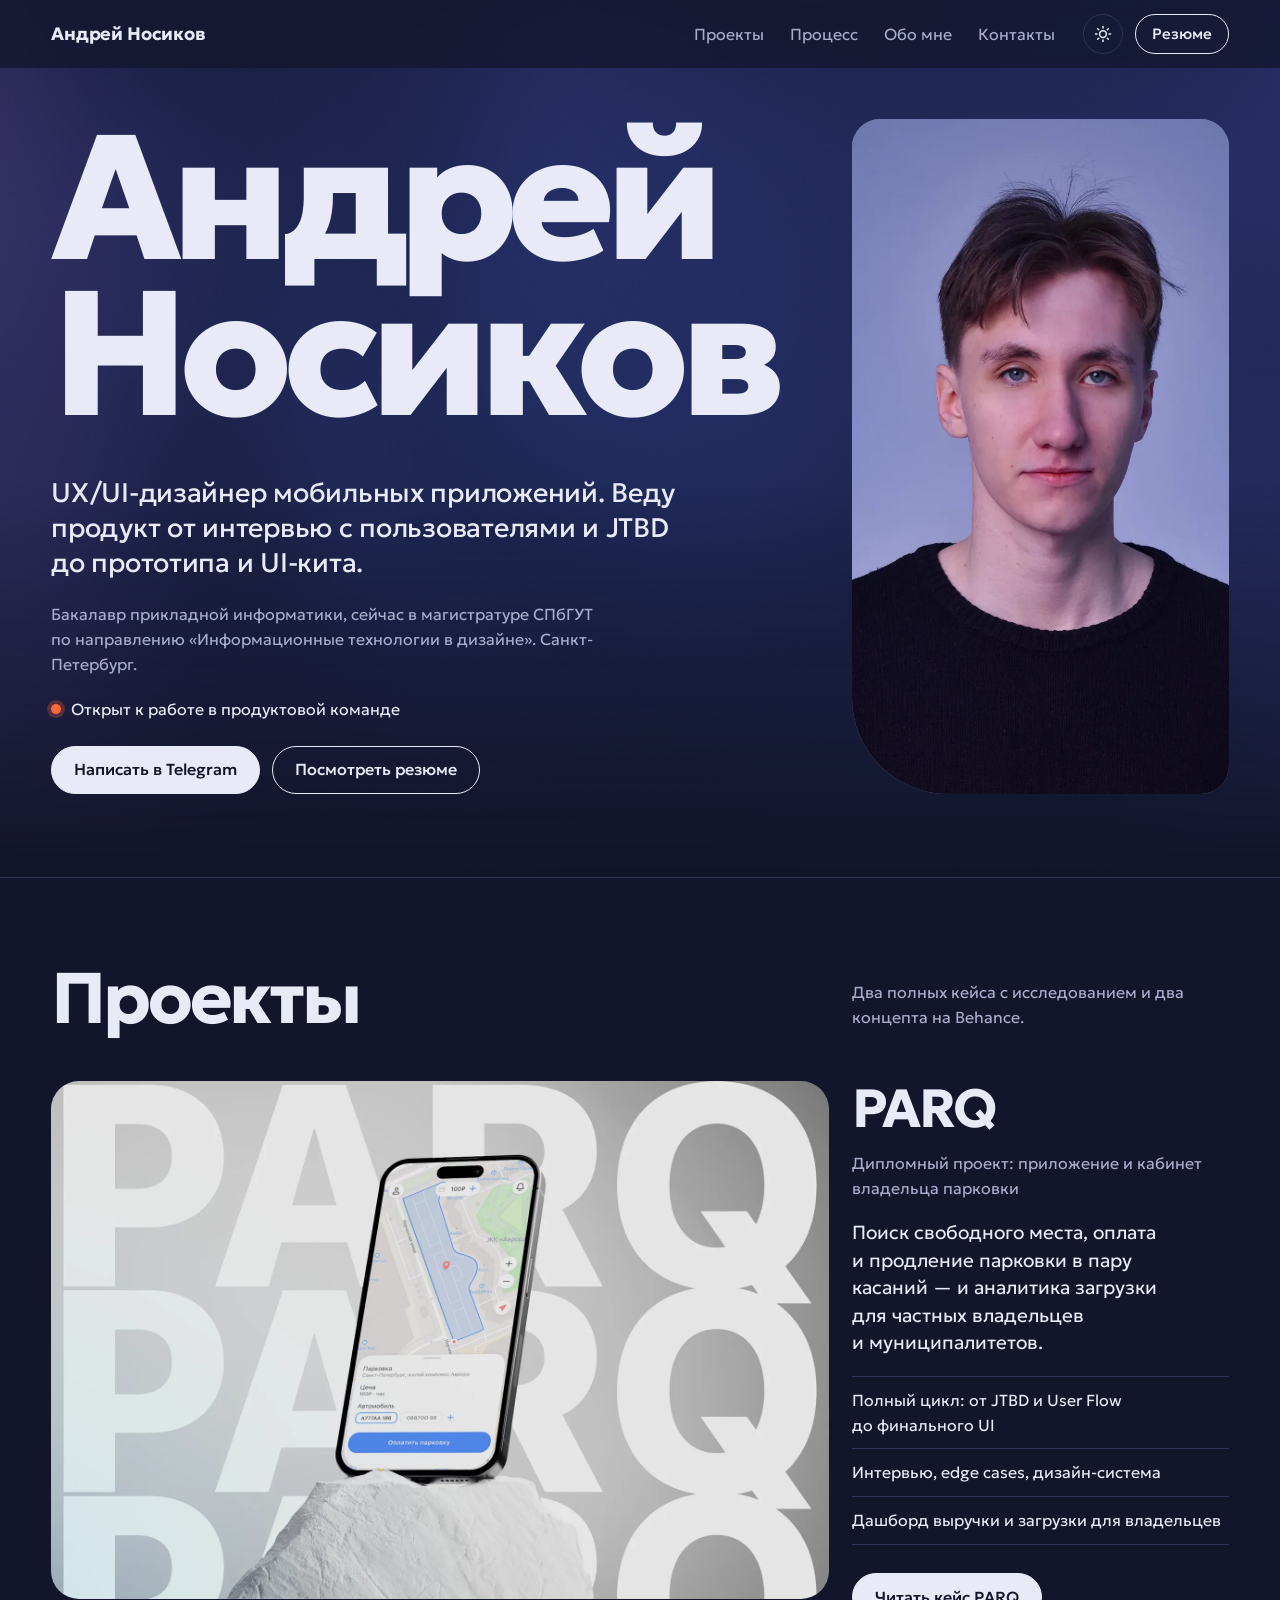
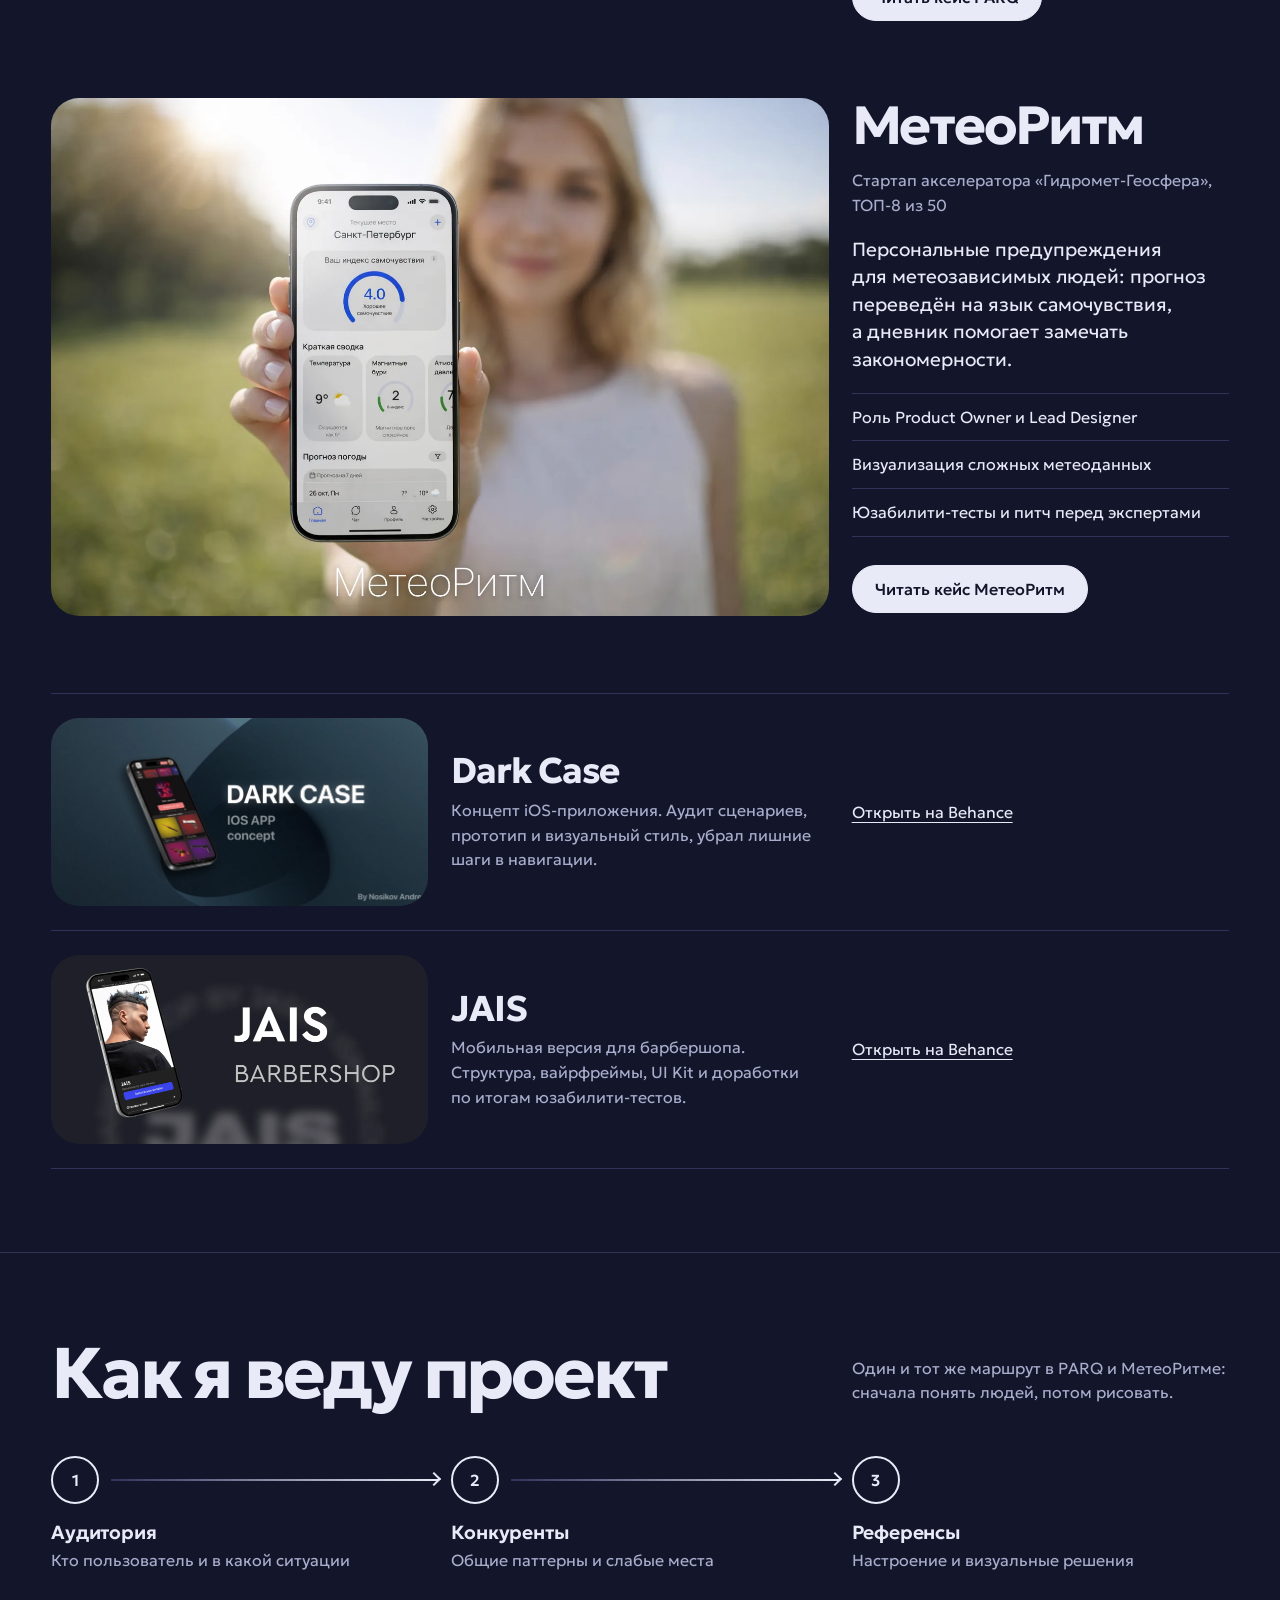
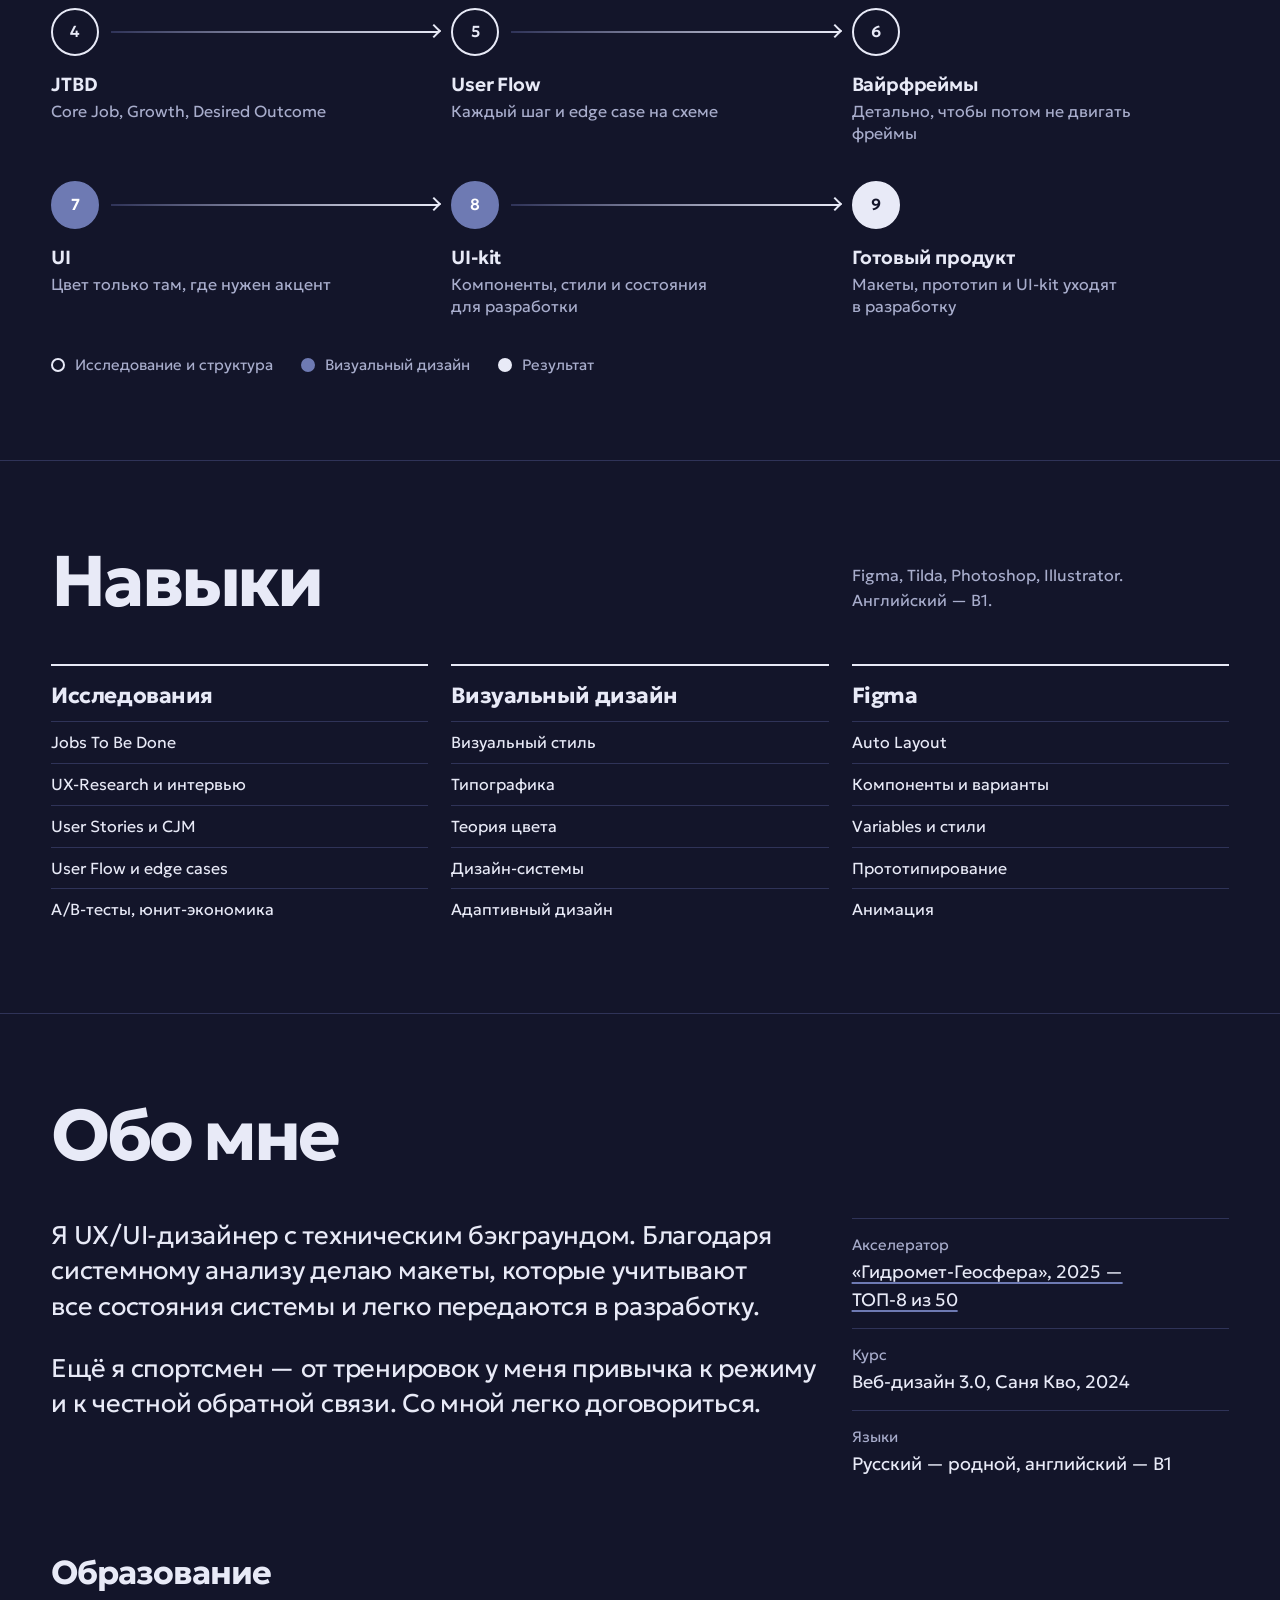
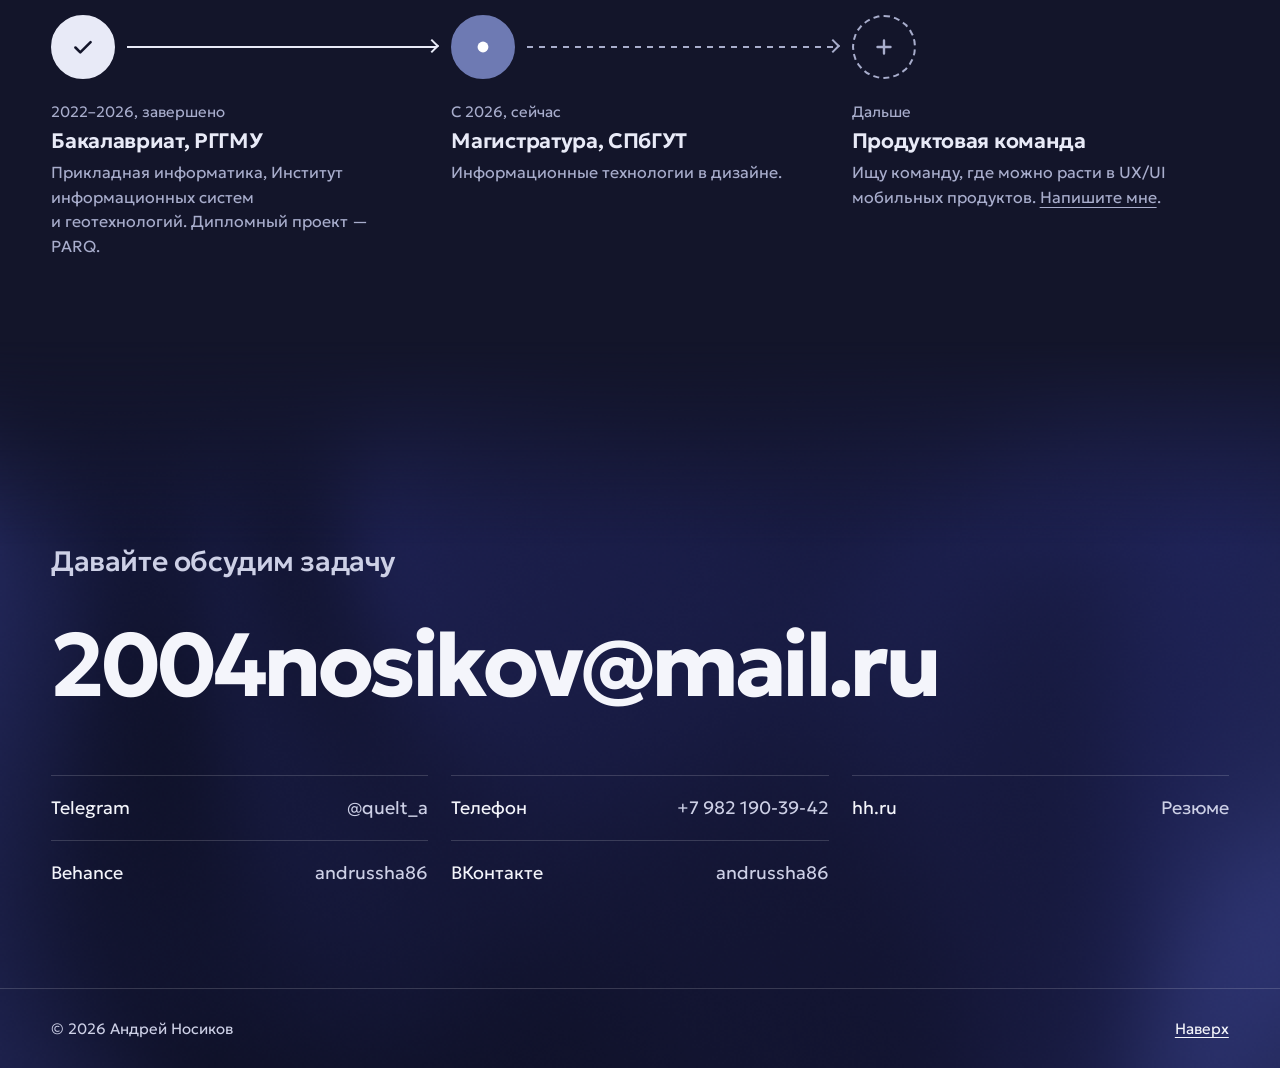
==== index.html @ 80706599 "Редизайн портфолио: главная, кейсы PARQ и МетеоРитм Тёмная тема по умолчанию со светлой по выбору, е" ====
<!doctype html>
<html lang="ru">
<head>
<meta charset="utf-8">
<script>try{document.documentElement.dataset.theme=localStorage.getItem("theme")||"dark"}catch(e){document.documentElement.dataset.theme="dark"}</script>
<meta name="viewport" content="width=device-width, initial-scale=1">
<title>Андрей Носиков</title>
<meta name="description" content="Андрей Носиков — UX/UI-дизайнер мобильных приложений. Кейсы PARQ, МетеоРитм, Dark Case, JAIS.">
<link rel="preconnect" href="https://fonts.googleapis.com">
<link rel="preconnect" href="https://fonts.gstatic.com" crossorigin>
<link href="https://fonts.googleapis.com/css2?family=Geologica:wght@300..800&display=swap" rel="stylesheet">
<link rel="stylesheet" href="style.css">
<script src="site.js" defer></script>
<script type="module" src="gradient.js"></script>
</head>
<body>
<a class="skip" href="#main">К содержанию</a>

<header class="top">
  <div class="wrap">
    <a class="mark" href="index.html">Андрей Носиков</a>
    <nav class="nav" aria-label="Разделы">
      <a href="#work">Проекты</a>
      <a href="#process">Процесс</a>
      <a href="#about">Обо мне</a>
      <a href="#contact">Контакты</a>
    </nav>
    <button class="theme-toggle" type="button" data-theme-toggle aria-label="Включить светлую тему">
      <svg class="i-sun" viewBox="0 0 24 24" fill="none" stroke="currentColor" stroke-width="2" stroke-linecap="round"><circle cx="12" cy="12" r="4.5"/><path d="M12 2v2M12 20v2M4.9 4.9l1.4 1.4M17.7 17.7l1.4 1.4M2 12h2M20 12h2M4.9 19.1l1.4-1.4M17.7 6.3l1.4-1.4"/></svg>
      <svg class="i-moon" viewBox="0 0 24 24" fill="none" stroke="currentColor" stroke-width="2" stroke-linecap="round" stroke-linejoin="round"><path d="M20 14.5A8 8 0 0 1 9.5 4a8 8 0 1 0 10.5 10.5z"/></svg>
    </button>
    <a class="btn btn--ghost" href="https://drive.google.com/file/d/1KW72V9AqKmUf5U7g_xADl_Whr7oIkT4C/view?usp=sharing" data-open="resume" aria-haspopup="dialog">Резюме</a>
  </div>
</header>

<main id="main">
  <section class="hero" aria-labelledby="name">
    <div class="sg sg--hero" data-gradient="hero" aria-hidden="true"></div>
    <div class="wrap grid">
      <h1 class="hero__name c-main" id="name"><span>Андрей</span><span>Носиков</span></h1>
      <div class="hero__photo c-side"><img src="img/portrait.webp" width="1100" height="1100" alt="Андрей Носиков, портрет"></div>
      <div class="hero__text c-main">
        <p class="hero__lede">UX/UI-дизайнер мобильных приложений. Веду продукт от интервью с пользователями и JTBD до прототипа и UI-кита.</p>
        <p class="hero__meta">Бакалавр прикладной информатики, сейчас в магистратуре СПбГУТ по направлению «Информационные технологии в дизайне». Санкт-Петербург.</p>
        <p class="status">Открыт к работе в продуктовой команде</p>
        <div class="actions">
          <a class="btn" href="https://t.me/quelt_a" target="_blank" rel="noopener">Написать в Telegram</a>
          <a class="btn btn--ghost" href="https://drive.google.com/file/d/1KW72V9AqKmUf5U7g_xADl_Whr7oIkT4C/view?usp=sharing" data-open="resume" aria-haspopup="dialog">Посмотреть резюме</a>
        </div>
      </div>
    </div>
  </section>

  <section class="section" id="work" aria-labelledby="work-t">
    <div class="wrap">
      <div class="section__head grid">
        <h2 class="section__title c-main" id="work-t">Проекты</h2>
        <p class="section__note c-side">Два полных кейса с исследованием и два концепта на Behance.</p>
      </div>

      <article class="case grid">
        <a class="case__media c-main" href="parq.html" tabindex="-1" aria-hidden="true"><img src="img/cover-parq.webp" width="1680" height="1120" alt="" loading="lazy"></a>
        <div class="case__body c-side">
          <h3 class="case__title">PARQ</h3>
          <p class="case__kind">Дипломный проект: приложение и кабинет владельца парковки</p>
          <p class="case__desc">Поиск свободного места, оплата и продление парковки в пару касаний — и аналитика загрузки для частных владельцев и муниципалитетов.</p>
          <ul class="did">
            <li>Полный цикл: от JTBD и User Flow до финального UI</li>
            <li>Интервью, edge cases, дизайн-система</li>
            <li>Дашборд выручки и загрузки для владельцев</li>
          </ul>
          <a class="btn" href="parq.html">Читать кейс PARQ</a>
        </div>
      </article>

      <article class="case grid">
        <a class="case__media c-main" href="meteoritm.html" tabindex="-1" aria-hidden="true"><img src="img/cover-meteo.webp" width="1536" height="1024" alt="" loading="lazy"></a>
        <div class="case__body c-side">
          <h3 class="case__title">МетеоРитм</h3>
          <p class="case__kind">Стартап акселератора «Гидромет-Геосфера», ТОП-8 из 50</p>
          <p class="case__desc">Персональные предупреждения для метеозависимых людей: прогноз переведён на язык самочувствия, а дневник помогает замечать закономерности.</p>
          <ul class="did">
            <li>Роль Product Owner и Lead Designer</li>
            <li>Визуализация сложных метеоданных</li>
            <li>Юзабилити-тесты и питч перед экспертами</li>
          </ul>
          <a class="btn" href="meteoritm.html">Читать кейс МетеоРитм</a>
        </div>
      </article>

      <div class="minor">
        <a class="minor__item grid" href="https://www.behance.net/gallery/228530009/Dark-case-(ios-app)" target="_blank" rel="noopener">
          <div class="case__media c-label"><img src="img/cover-darkcase.webp" width="1529" height="757" alt="" loading="lazy"></div>
          <div class="c-mid"><h3>Dark Case</h3><p>Концепт iOS-приложения. Аудит сценариев, прототип и визуальный стиль, убрал лишние шаги в навигации.</p></div>
          <span class="minor__go c-side">Открыть на Behance</span>
        </a>
        <a class="minor__item grid" href="https://www.behance.net/gallery/224512513/JAIS-BARBERSHOP" target="_blank" rel="noopener">
          <div class="case__media c-label"><img src="img/cover-jais.webp" width="1536" height="754" alt="" loading="lazy"></div>
          <div class="c-mid"><h3>JAIS</h3><p>Мобильная версия для барбершопа. Структура, вайрфреймы, UI Kit и доработки по итогам юзабилити-тестов.</p></div>
          <span class="minor__go c-side">Открыть на Behance</span>
        </a>
      </div>
    </div>
  </section>

  <section class="section" id="process" aria-labelledby="process-t">
    <div class="wrap">
      <div class="section__head grid">
        <h2 class="section__title c-main" id="process-t">Как я веду проект</h2>
        <p class="section__note c-side">Один и тот же маршрут в PARQ и МетеоРитме: сначала понять людей, потом рисовать.</p>
      </div>
      <ol class="flow thirds">
        <li><b>Аудитория</b><span>Кто пользователь и в какой ситуации</span></li>
        <li><b>Конкуренты</b><span>Общие паттерны и слабые места</span></li>
        <li><b>Референсы</b><span>Настроение и визуальные решения</span></li>
        <li><b>JTBD</b><span>Core Job, Growth, Desired Outcome</span></li>
        <li><b>User Flow</b><span>Каждый шаг и edge case на схеме</span></li>
        <li><b>Вайрфреймы</b><span>Детально, чтобы потом не двигать фреймы</span></li>
        <li class="v"><b>UI</b><span>Цвет только там, где нужен акцент</span></li>
        <li class="v"><b>UI-kit</b><span>Компоненты, стили и состояния для разработки</span></li>
        <li class="r"><b>Готовый продукт</b><span>Макеты, прототип и UI-kit уходят в разработку</span></li>
      </ol>
      <div class="legend" aria-hidden="true"><span><i></i>Исследование и структура</span><span><i class="ui"></i>Визуальный дизайн</span><span><i class="done"></i>Результат</span></div>
    </div>
  </section>

  <section class="section" aria-labelledby="skills-t">
    <div class="wrap">
      <div class="section__head grid">
        <h2 class="section__title c-main" id="skills-t">Навыки</h2>
        <p class="section__note c-side">Figma, Tilda, Photoshop, Illustrator. <span class="nowrap">Английский — B1.</span></p>
      </div>
      <div class="skills thirds">
        <section>
          <h3>Исследования</h3>
          <ul><li>Jobs To Be Done</li><li>UX-Research и интервью</li><li>User Stories и CJM</li><li>User Flow и edge cases</li><li>A/B-тесты, юнит-экономика</li></ul>
        </section>
        <section>
          <h3>Визуальный дизайн</h3>
          <ul><li>Визуальный стиль</li><li>Типографика</li><li>Теория цвета</li><li>Дизайн-системы</li><li>Адаптивный дизайн</li></ul>
        </section>
        <section>
          <h3>Figma</h3>
          <ul><li>Auto Layout</li><li>Компоненты и варианты</li><li>Variables и стили</li><li>Прототипирование</li><li>Анимация</li></ul>
        </section>
      </div>
    </div>
  </section>

  <section class="section" id="about" aria-labelledby="about-t">
    <div class="wrap">
      <div class="section__head grid"><h2 class="section__title c-main" id="about-t">Обо мне</h2></div>
      <div class="about grid">
        <div class="about__text c-main">
          <p>Я UX/UI-дизайнер с техническим бэкграундом. Благодаря системному анализу делаю макеты, которые учитывают все состояния системы и легко передаются в разработку.</p>
          <p>Ещё я спортсмен — от тренировок у меня привычка к режиму и к честной обратной связи. Со мной легко договориться.</p>
        </div>
        <dl class="facts c-side">
          <div><dt>Акселератор</dt><dd><button class="linkish" type="button" data-open="cert" aria-haspopup="dialog">«Гидромет-Геосфера», 2025 — ТОП-8 из 50</button></dd></div>
          <div><dt>Курс</dt><dd>Веб-дизайн 3.0, Саня Кво, 2024</dd></div>
          <div><dt>Языки</dt><dd>Русский — родной, <span class="nowrap">английский — B1</span></dd></div>
        </dl>
      </div>

      <h3 class="edu-title">Образование</h3>
      <ol class="edu thirds">
        <li class="is-done">
          <span class="edu__node" aria-hidden="true"><svg viewBox="0 0 24 24" fill="none" stroke="currentColor" stroke-width="2.4" stroke-linecap="round" stroke-linejoin="round"><path d="M5 12.5l4.5 4.5L19 7.5"/></svg></span>
          <span class="edu__when">2022–2026, завершено</span>
          <h4>Бакалавриат, РГГМУ</h4>
          <p>Прикладная информатика, Институт информационных систем и геотехнологий. Дипломный проект — PARQ.</p>
        </li>
        <li class="is-now">
          <span class="edu__node" aria-hidden="true"><svg viewBox="0 0 24 24" fill="currentColor"><circle cx="12" cy="12" r="5"/></svg></span>
          <span class="edu__when">С 2026, сейчас</span>
          <h4>Магистратура, СПбГУТ</h4>
          <p>Информационные технологии в дизайне.</p>
        </li>
        <li class="is-next">
          <span class="edu__node" aria-hidden="true"><svg viewBox="0 0 24 24" fill="none" stroke="currentColor" stroke-width="2.2" stroke-linecap="round"><path d="M12 6v12M6 12h12"/></svg></span>
          <span class="edu__when">Дальше</span>
          <h4>Продуктовая команда</h4>
          <p>Ищу команду, где можно расти в UX/UI мобильных продуктов. <a href="#contact">Напишите мне</a>.</p>
        </li>
      </ol>
    </div>
  </section>


</main>

<div class="night">
  <div class="sg sg--night" data-gradient="night" aria-hidden="true"></div>
  <section class="section contact" id="contact" aria-labelledby="contact-t">
    <div class="wrap">
      <div class="section__head grid"><h2 class="section__title c-main" id="contact-t">Давайте обсудим задачу</h2></div>
      <a class="contact__mail" href="mailto:2004nosikov@mail.ru">2004nosikov@mail.ru</a>
      <ul class="links thirds">
        <li><a href="https://t.me/quelt_a" target="_blank" rel="noopener">Telegram <span>@quelt_a</span></a></li>
        <li><a href="tel:+79821903942">Телефон <span>+7 982 190-39-42</span></a></li>
        <li><a href="https://spb.hh.ru/resume/1ca2acc7ff0b48c5d80039ed1f594c43616c6b" target="_blank" rel="noopener">hh.ru <span>Резюме</span></a></li>
        <li><a href="https://www.behance.net/andrussha86" target="_blank" rel="noopener">Behance <span>andrussha86</span></a></li>
        <li><a href="https://vk.com/andrussha86" target="_blank" rel="noopener">ВКонтакте <span>andrussha86</span></a></li>
      </ul>
    </div>
  </section>
  <footer class="foot">
  <div class="wrap"><span>© 2026 Андрей Носиков</span><a href="#main">Наверх</a></div>
</footer>
</div>

<!-- Резюме -->
<dialog class="modal" id="resume" aria-labelledby="resume-t">
  <div class="modal__bar">
    <h2 id="resume-t">Резюме</h2>
    <a class="btn btn--ghost" href="https://drive.google.com/file/d/1KW72V9AqKmUf5U7g_xADl_Whr7oIkT4C/view?usp=sharing" target="_blank" rel="noopener">Скачать PDF</a>
    <a class="btn btn--ghost" href="https://spb.hh.ru/resume/1ca2acc7ff0b48c5d80039ed1f594c43616c6b" target="_blank" rel="noopener">Открыть на hh.ru</a>
    <button class="close" type="button" data-close aria-label="Закрыть резюме"><svg viewBox="0 0 16 16" fill="none" stroke="currentColor" stroke-width="2" stroke-linecap="round"><path d="M3 3l10 10M13 3L3 13"/></svg></button>
  </div>
  <div class="modal__body">
    <div class="cv grid">
      <div class="cv__head c-full">
        <img src="img/portrait.webp" width="96" height="96" alt="">
        <div><h3>Носиков Андрей Алексеевич</h3><p>UX/UI Designer, Санкт-Петербург</p></div>
      </div>

      <aside class="cv__side c-label">
        <h4>Контакты</h4>
        <ul>
          <li><a href="mailto:2004nosikov@mail.ru">2004nosikov@mail.ru</a></li>
          <li><a href="tel:+79821903942">+7 982 190-39-42</a></li>
          <li><a href="https://t.me/quelt_a" target="_blank" rel="noopener">Telegram @quelt_a</a></li>
        </ul>
        <h4>Программы</h4>
        <ul class="chips"><li>Figma</li><li>Tilda</li><li>Photoshop</li><li>Illustrator</li></ul>
        <h4>Пользовательский опыт</h4>
        <ul class="chips"><li>CJM</li><li>User Story</li><li>Wireframing</li><li>Prototyping</li><li>A/B testing</li><li>JTBD</li><li>User Flow</li><li>UX-Research</li><li>Unit-economics</li><li>Edge Cases</li></ul>
        <h4>Интерфейсы</h4>
        <ul class="chips"><li>Auto Layout</li><li>Design Systems</li><li>Components</li><li>UI Kit</li><li>Styles</li><li>Variables</li><li>State Design</li></ul>
        <h4>Языки</h4>
        <ul><li>Русский — родной</li><li class="nowrap">Английский — B1</li></ul>
      </aside>

      <div class="c-body">
        <h4>Опыт</h4>
        <article class="job">
          <div class="job__head"><h5>HealthTech-стартап и инфраструктурные проекты</h5><span>июнь — декабрь 2025</span></div>
          <p>UX/UI Designer</p>

          <h6><a href="parq.html">PARQ</a> — поиск и оплата парковок (B2C/B2B)</h6>
          <p>Сервис на стыке финтеха и городской инфраструктуры. Дипломный проект по специальности «Прикладная информатика».</p>
          <ul>
            <li>Полный цикл: глубинные интервью, JTBD, User Stories для водителей и владельцев парковок.</li>
            <li>User Flow с edge cases — ошибки оплаты, переполненная парковка — без тупиковых путей.</li>
            <li>Интерфейс ML-прогноза занятости: пользователь выбирает парковку заранее.</li>
            <li>B2B-дашборд с визуализацией выручки и загрузки.</li>
            <li>UI Kit в Figma на Components, Auto Layout и стилях — точная передача в разработку.</li>
          </ul>

          <h6><a href="meteoritm.html">МетеоРитм</a> — прогноз погоды для метеозависимых</h6>
          <p>Продуктовая команда акселератора. Проект вошёл в ТОП-8 из 50 стартапов.</p>
          <ul>
            <li>Роль Product Owner и Lead Designer: бэклог, приоритеты, защита решений перед экспертами.</li>
            <li>Система мониторинга давления, УФ-индекса и магнитных бурь с персональными рекомендациями.</li>
            <li>Информационная архитектура для ежедневного использования, серия юзабилити-тестов.</li>
            <li>Учёл ограничения API метеослужб и фронтенд-разработки (HTML/CSS).</li>
          </ul>
        </article>

        <article class="job">
          <div class="job__head"><h5>Образование</h5></div>
          <h6>Магистратура, СПбГУТ — с 2026</h6>
          <p>Информационные технологии в дизайне</p>
          <h6>Бакалавриат, РГГМУ — 2022–2026</h6>
          <p>Прикладная информатика, Институт информационных систем и геотехнологий</p>
          <h6>Курс «Веб-дизайн 3.0», Саня Кво — 2024</h6>
        </article>
      </div>
    </div>
  </div>
</dialog>

<!-- Сертификат акселератора -->
<dialog class="modal modal--img" id="cert" aria-labelledby="cert-t">
  <div class="modal__bar">
    <h2 id="cert-t">Сертификат акселератора</h2>
    <button class="close" type="button" data-close aria-label="Закрыть сертификат"><svg viewBox="0 0 16 16" fill="none" stroke="currentColor" stroke-width="2" stroke-linecap="round"><path d="M3 3l10 10M13 3L3 13"/></svg></button>
  </div>
  <div class="modal__body">
    <img src="img/mr-cert.webp" width="1229" height="867" alt="Сертификат участника акселерационной программы «Гидромет-Геосфера» на имя Носикова Андрея Алексеевича" loading="lazy">
    <p>Команда ГМ-7 защитила проект <a href="meteoritm.html">МетеоРитм</a> и вошла в ТОП-8 из 50 стартапов.</p>
  </div>
</dialog>
</body>
</html>
---- style.css ----
/* ─── Tokens ───────────────────────────────────────────────
   Тёмная тема — основная. Светлая включается переключателем в шапке
   (data-theme="light" на <html>, выбор хранится в localStorage). */
:root {
  --paper: #13152a;      /* глубокий чернильно-синий */
  --surface: #1c1f3c;
  --ink: #e8eaf7;
  --muted: #a8adcc;
  --line: #2f3358;
  --dusk: #6e7ab3;       /* цвет фона портрета */
  --dusk-soft: #272b52;
  --signal: #ff6a3d;     /* только статус и фокус */

  /* нижняя зона (контакты, футер) — всегда тёмная */
  --night: #0b0d1d;
  --on-night: #f4f5fb;
  --on-night-muted: #cdd0e6;
  --night-line: rgb(255 255 255 / .16);

  --f: "Geologica", system-ui, sans-serif;
  --gutter: clamp(16px, 4vw, 56px);
  --gap: clamp(16px, 1.8vw, 24px);
  --max: 1360px;
  --content: calc(min(100vw, var(--max)) - 2 * var(--gutter));
  --space: clamp(48px, 6.5vw, 96px);   /* вертикальный ритм между блоками */
  --header: 68px;
  --r-lg: 28px;
  --r-sm: 12px;
  color-scheme: dark;
}
:root[data-theme="light"] {
  --paper: #edeff6; --surface: #ffffff; --ink: #181b36; --muted: #555a7d;
  --line: #cfd3e6; --dusk-soft: #d9dcf0; color-scheme: light;
}

/* ─── Base ───────────────────────────────────────────────── */
*, *::before, *::after { box-sizing: border-box; }
html { scroll-behavior: smooth; -webkit-text-size-adjust: 100%; }
body {
  margin: 0; background: var(--paper); color: var(--ink);
  font-family: var(--f); font-weight: 350; font-size: 18px; line-height: 1.55;
  overflow-x: hidden;
}
img { display: block; max-width: 100%; height: auto; }
a { color: inherit; text-decoration-thickness: 1px; text-underline-offset: .22em; }
a:hover { text-decoration-color: var(--signal); }
:focus-visible { outline: 3px solid var(--signal); outline-offset: 3px; border-radius: 6px; }
h1, h2, h3 { margin: 0; font-weight: 700; line-height: 1.05; letter-spacing: -0.025em; }
p { margin: 0 0 1em; max-width: 62ch; }
.wrap { width: 100%; max-width: var(--max); margin-inline: auto; padding-inline: var(--gutter); }
.skip { position: absolute; left: -999px; top: 8px; background: var(--ink); color: var(--paper); padding: 8px 14px; border-radius: 8px; z-index: 20; }
.skip:focus { left: 8px; }

/* ─── Единая сетка ───────────────────────────────────────────
   12 колонок, одни и те же вертикали везде: 1 · 5 · 9 · 13.
   main = 1/9 (8 кол.), side = 9/13 (4 кол.), label = 1/5, body = 5/13. */
.grid { display: grid; grid-template-columns: repeat(12, minmax(0, 1fr)); column-gap: var(--gap); }
.c-main  { grid-column: 1 / 9; }
.c-side  { grid-column: 9 / -1; }
.c-label { grid-column: 1 / 5; }
.c-body  { grid-column: 5 / -1; }
.c-mid   { grid-column: 5 / 9; }
.c-full  { grid-column: 1 / -1; }
.thirds { display: grid; grid-template-columns: repeat(3, minmax(0, 1fr)); column-gap: var(--gap); }

/* ─── Header ─────────────────────────────────────────────── */
.top {
  position: sticky; top: 0; z-index: 10;
  background: color-mix(in srgb, var(--paper) 72%, transparent);
  backdrop-filter: blur(12px); -webkit-backdrop-filter: blur(12px);
}
.top .wrap { display: flex; align-items: center; gap: 28px; height: var(--header); }
.mark { font-weight: 700; text-decoration: none; letter-spacing: -0.01em; margin-right: auto; white-space: nowrap; }
.nav { display: flex; gap: 26px; font-size: 16px; }
.nav a { text-decoration: none; color: var(--muted); }
.nav a:hover { color: var(--ink); }
.btn {
  display: inline-flex; align-items: center; justify-content: center; gap: 10px; min-height: 48px; padding: 0 22px;
  border-radius: 999px; font: inherit; font-size: 16px; font-weight: 500; text-decoration: none; cursor: pointer;
  background: var(--ink); color: var(--paper); border: 1.5px solid var(--ink); white-space: nowrap;
}
.btn:hover { background: var(--dusk); border-color: var(--dusk); color: #fff; }
.btn--ghost { background: transparent; color: var(--ink); }
.btn--ghost:hover { background: var(--ink); border-color: var(--ink); color: var(--paper); }
.top .btn { min-height: 40px; padding: 0 16px; font-size: 15px; }
.theme-toggle {
  width: 40px; height: 40px; flex: none; border-radius: 50%; display: grid; place-items: center; cursor: pointer;
  background: transparent; color: var(--ink); border: 1.5px solid var(--line); margin-right: -16px;
}
.theme-toggle:hover { border-color: var(--ink); }
.theme-toggle svg { width: 18px; height: 18px; }
.theme-toggle .i-moon { display: none; }
:root[data-theme="light"] .theme-toggle .i-sun { display: none; }
:root[data-theme="light"] .theme-toggle .i-moon { display: block; }

/* ─── Hero: имя слева, портрет справа, без наложения ─────── */
.hero { padding-block: calc(var(--header) + clamp(24px, 4vw, 56px)) var(--space); }
.hero .grid { --ns: min(200px, calc(var(--content) * .64 / 4.25)); row-gap: clamp(28px, 3.5vw, 48px); }
.hero__name {
  grid-row: 1; font-size: var(--ns); font-weight: 800; line-height: .88; letter-spacing: -0.055em;
}
.hero__name span { display: block; }
.hero__text { grid-row: 2; align-self: end; }
.hero__photo {
  grid-row: 1 / span 2; position: relative; overflow: hidden; min-height: 520px;
  background: #6873a9; border-radius: var(--r-lg) var(--r-lg) var(--r-lg) 96px;
}
.hero__photo img { position: absolute; inset: 0; width: 100%; height: 100%; object-fit: cover; object-position: 50% 30%; }
.hero__lede { font-size: clamp(22px, 2.1vw, 30px); line-height: 1.3; font-weight: 400; letter-spacing: -0.01em; max-width: 24em; margin-bottom: .8em; }
.hero__meta { color: var(--muted); font-size: 16px; max-width: 52ch; }
.status { display: inline-flex; align-items: baseline; gap: 10px; font-size: 16px; margin: 4px 0 24px; }
.status::before { content: ""; width: 10px; height: 10px; border-radius: 50%; flex: none; transform: translateY(-1px); background: var(--signal); box-shadow: 0 0 0 4px color-mix(in srgb, var(--signal) 25%, transparent); }
.actions { display: flex; flex-wrap: wrap; gap: 12px; }

@media (prefers-reduced-motion: no-preference) {
  .hero__name span { animation: rise .9s cubic-bezier(.2,.7,.1,1) both; }
  .hero__name span + span { animation-delay: .08s; }
  .hero__photo { animation: wipe 1.1s cubic-bezier(.7,0,.2,1) .15s both; }
  @keyframes rise { from { transform: translateY(40%); opacity: 0; } }
  @keyframes wipe { from { clip-path: inset(100% 0 0 0); } to { clip-path: inset(0); } }
}

/* ─── Ночная зона: контакты + футер на одном градиенте ─────
   Верх зоны растворяется из фона страницы, поэтому переход
   от светлого блока к тёмному идёт плавно, без жёсткой границы. */
.night { --fade: clamp(140px, 16vw, 260px); position: relative; isolation: isolate; overflow: hidden; padding-top: var(--fade); color: var(--on-night); }
.sg {
  position: absolute; inset: 0; z-index: -1; overflow: hidden;
  background:
    radial-gradient(60% 50% at 85% 35%, #2b3170 0%, transparent 70%),
    radial-gradient(50% 50% at 5% 90%, #1d2250 0%, transparent 70%),
    var(--night);
  -webkit-mask-image: linear-gradient(to bottom, transparent 0, #000 var(--fade));
          mask-image: linear-gradient(to bottom, transparent 0, #000 var(--fade));
}
.sg canvas { position: absolute; inset: 0; width: 100%; height: 100%; display: block; }
.sg canvas { opacity: 0; transition: opacity 1.2s ease; }
.sg.is-live canvas { opacity: 1; }

/* Hero: тот же чистый градиент, но тихий; сверху заходит под шапку, снизу растворяется в фоне */
.hero { position: relative; isolation: isolate; margin-top: calc(-1 * var(--header)); }
.sg--hero {
  background:
    radial-gradient(55% 60% at 80% 25%, #2c3372 0%, transparent 70%),
    radial-gradient(45% 50% at 10% 70%, #2a2552 0%, transparent 70%),
    var(--paper);
  -webkit-mask-image: linear-gradient(to bottom, #000 55%, transparent 100%);
          mask-image: linear-gradient(to bottom, #000 55%, transparent 100%);
}
:root[data-theme="light"] .sg--hero {
  background:
    radial-gradient(55% 60% at 80% 25%, #c7cdf2 0%, transparent 70%),
    radial-gradient(45% 50% at 10% 75%, #ffd8c9 0%, transparent 70%),
    var(--paper);
}

/* ─── Sections ───────────────────────────────────────────── */
.section { padding-block: var(--space); border-top: 1px solid var(--line); }
.section__head { align-items: end; row-gap: 12px; margin-bottom: clamp(28px, 3.5vw, 48px); }
.section__title { font-size: clamp(40px, 5.6vw, 84px); letter-spacing: -0.045em; }
.section__note { color: var(--muted); font-size: 16px; margin: 0; padding-bottom: .4em; }

/* ─── Projects ───────────────────────────────────────────── */
.case { row-gap: 24px; align-items: start; }
.case + .case { margin-top: clamp(48px, 6vw, 80px); }
.case__media { border-radius: var(--r-lg); overflow: hidden; background: var(--dusk-soft); display: block; }
.case__media img { width: 100%; aspect-ratio: 3 / 2; object-fit: cover; transition: transform .6s cubic-bezier(.2,.7,.1,1); }
.case__media:hover img { transform: scale(1.025); }
.case__title { font-size: clamp(36px, 4.2vw, 60px); letter-spacing: -0.04em; margin-bottom: 14px; }
.case__kind { color: var(--muted); font-size: 16px; margin-bottom: 18px; }
.case__desc { font-size: 19px; line-height: 1.45; }
.did { list-style: none; padding: 0; margin: 0 0 28px; border-top: 1px solid var(--line); font-size: 16px; }
.did li { padding: 11px 0; border-bottom: 1px solid var(--line); }

/* второстепенные проекты — строки на той же сетке */
.minor { margin-top: clamp(48px, 6vw, 80px); border-top: 1px solid var(--line); }
.minor__item { align-items: center; row-gap: 16px; padding-block: 24px; border-bottom: 1px solid var(--line); text-decoration: none; }
.minor__item .case__media img { aspect-ratio: 2 / 1; }
.minor__item h3 { font-size: clamp(28px, 2.8vw, 40px); letter-spacing: -0.035em; margin-bottom: 8px; }
.minor__item p { color: var(--muted); font-size: 16px; margin: 0; }
.minor__go { justify-self: start; font-size: 16px; text-decoration: underline; text-underline-offset: .22em; }
.minor__item:hover .minor__go { text-decoration-color: var(--signal); }
.minor__item:hover h3 { color: var(--dusk); }

/* ─── Process: 8 шагов змейкой по трём колонкам ─────────── */
.flow { list-style: none; margin: 0; padding: 0; counter-reset: step; row-gap: 36px; }
.flow li { counter-increment: step; position: relative; font-size: 16px; line-height: 1.35; padding-right: 12%; }
.flow li::before {
  content: counter(step); display: grid; place-items: center; width: 48px; height: 48px; border-radius: 50%;
  background: var(--paper); border: 2px solid var(--ink); font-weight: 600; margin-bottom: 16px; position: relative; z-index: 1;
}
/* стрелка к следующему шагу в ряду */
.flow li:not(:nth-child(3n)):not(:last-child)::after {
  content: ""; position: absolute; top: 23px; left: 60px; right: calc(-1 * var(--gap) + 12px); height: 2px;
  background: linear-gradient(90deg, var(--line), var(--ink));
}
.flow li:not(:nth-child(3n)):not(:last-child) b::after {
  content: ""; position: absolute; top: 18px; right: calc(-1 * var(--gap) + 12px);
  border: solid var(--ink); border-width: 0 2px 2px 0; width: 10px; height: 10px; transform: rotate(-45deg);
}
.flow li.v::before { background: var(--dusk); border-color: var(--dusk); color: #fff; }
.flow b { display: block; font-weight: 600; font-size: 19px; margin-bottom: 4px; letter-spacing: -0.01em; }
.flow span { color: var(--muted); }
.legend { display: flex; flex-wrap: wrap; gap: 10px 28px; margin-top: 36px; font-size: 15px; color: var(--muted); }
.legend i { display: inline-block; width: 14px; height: 14px; border-radius: 50%; vertical-align: -2px; margin-right: 10px; border: 2px solid var(--ink); }
.legend i.ui { background: var(--dusk); border-color: var(--dusk); }
.legend i.done { background: var(--ink); }
.flow li.r::before { background: var(--ink); color: var(--paper); }
.nowrap { white-space: nowrap; }

/* ─── Skills ─────────────────────────────────────────────── */
.skills section { border-top: 2px solid var(--ink); padding-top: 18px; }
.skills h3 { font-size: 22px; letter-spacing: -0.02em; margin-bottom: 14px; }
.skills ul { list-style: none; padding: 0; margin: 0; }
.skills li { padding: 8px 0; border-top: 1px solid var(--line); font-size: 16px; }

/* ─── About ──────────────────────────────────────────────── */
.about { row-gap: 32px; }
.about__text { font-size: clamp(22px, 2vw, 28px); line-height: 1.4; letter-spacing: -0.01em; }
.about__text p { max-width: 30em; }
.facts { margin: 0; }
.facts div { padding: 14px 0; border-top: 1px solid var(--line); }
.facts dt { color: var(--muted); font-size: 15px; }
.facts dd { margin: 2px 0 0; font-size: 18px; }
.linkish {
  font: inherit; color: inherit; background: none; border: 0; padding: 0; cursor: pointer; text-align: left;
  text-decoration: underline; text-decoration-color: var(--dusk); text-decoration-thickness: 2px; text-underline-offset: .22em;
}
.linkish:hover { text-decoration-color: var(--signal); }

/* Образование: узлы со стрелками */
.edu-title { font-size: clamp(26px, 2.6vw, 36px); letter-spacing: -0.03em; margin: clamp(40px, 5vw, 64px) 0 24px; }
.edu { list-style: none; margin: 0; padding: 0; }
.edu li { position: relative; padding-right: 10%; }
.edu__node {
  display: grid; place-items: center; width: 64px; height: 64px; border-radius: 50%;
  border: 2px solid var(--ink); background: var(--paper); margin-bottom: 18px; position: relative; z-index: 1;
}
.edu__node svg { width: 26px; height: 26px; }
.edu li.is-done .edu__node { background: var(--ink); color: var(--paper); }
.edu li.is-now .edu__node { background: var(--dusk); border-color: var(--dusk); color: #fff; }
.edu li.is-next .edu__node { border-style: dashed; color: var(--muted); border-color: var(--muted); }
.edu li:not(:last-child)::after {
  content: ""; position: absolute; top: 31px; left: 76px; right: calc(-1 * var(--gap) + 14px); height: 2px; background: var(--ink);
}
.edu li:not(:last-child)::before {
  content: ""; position: absolute; top: 26px; right: calc(-1 * var(--gap) + 14px); width: 10px; height: 10px;
  border: solid var(--ink); border-width: 0 2px 2px 0; transform: rotate(-45deg);
}
.edu li.is-now::after, .edu li.is-now::before { border-color: var(--muted); }
.edu li.is-now::after { background: repeating-linear-gradient(90deg, var(--muted) 0 6px, transparent 6px 12px); }
.edu__when { color: var(--muted); font-size: 15px; }
.edu h4 { margin: 4px 0 6px; font-size: 21px; font-weight: 600; letter-spacing: -0.015em; line-height: 1.2; }
.edu p { font-size: 16px; margin: 0; color: var(--muted); }

/* ─── Contacts & footer (всегда тёмные, высокий контраст) ── */
.contact { color: var(--on-night); border-top: 0; padding-top: 0; }
.contact .section__title { color: var(--on-night-muted); font-size: clamp(22px, 2.2vw, 30px); font-weight: 500; letter-spacing: -0.015em; }
.contact__mail {
  display: inline-block; font-size: clamp(32px, 7vw, 104px); font-weight: 700; letter-spacing: -0.05em; line-height: 1;
  text-decoration: none; word-break: break-all; margin-bottom: clamp(32px, 5vw, 64px);
  background: linear-gradient(currentColor, currentColor) 0 100% / 0 3px no-repeat; transition: background-size .4s;
}
.contact__mail:hover { background-size: 100% 3px; }
.links { list-style: none; padding: 0; margin: 0; }
.links li { border-top: 1px solid var(--night-line); }
.links a { display: flex; justify-content: space-between; gap: 12px; padding: 18px 0; text-decoration: none; font-size: 18px; color: var(--on-night); }
.links a span { color: var(--on-night-muted); }
.links a:hover span { color: var(--on-night); }
.foot { color: var(--on-night-muted); font-size: 15px; }
.foot .wrap { display: flex; justify-content: space-between; gap: 16px; padding-block: 28px; border-top: 1px solid var(--night-line); }
.foot a { color: var(--on-night); }

/* ─── Case study page ────────────────────────────────────── */
.cs-hero { padding-block: clamp(28px, 4vw, 56px) clamp(36px, 4.5vw, 56px); }
.back { display: inline-block; color: var(--muted); font-size: 16px; margin-bottom: clamp(20px, 3vw, 40px); }
.cs-title { font-size: min(clamp(72px, 16vw, 240px), calc(var(--content) / var(--em, 3))); font-weight: 800; letter-spacing: -0.06em; line-height: .85; margin-bottom: clamp(24px, 3.5vw, 44px); }
.cs-intro { row-gap: 28px; }
.cs-intro__lede { font-size: clamp(22px, 2.1vw, 30px); line-height: 1.3; letter-spacing: -0.01em; font-weight: 400; }
.cs-intro .facts div { padding: 12px 0; }
.cs-intro .facts dt { font-size: 14px; }
.cs-intro .facts dd { font-size: 17px; }
.cover { border-radius: var(--r-lg); overflow: hidden; margin: 0; }
.cover img { width: 100%; }

.cs-block { padding-block: var(--space); border-top: 1px solid var(--line); }
.cs-cols { row-gap: 20px; }
.cs-cols > h2 { font-size: clamp(30px, 3.2vw, 46px); letter-spacing: -0.035em; }
.cs-text p { font-size: 19px; }
.pair { display: grid; grid-template-columns: 1fr 1fr; column-gap: var(--gap); row-gap: 24px; }
.pair h3 { font-size: 24px; margin-bottom: 12px; letter-spacing: -0.02em; }
.pair p { font-size: 17px; }
.fig { margin: clamp(28px, 3.5vw, 48px) 0 0; }
.fig img { border-radius: var(--r-sm); background: var(--surface); width: 100%; }
.fig figcaption { color: var(--muted); font-size: 15px; margin-top: 12px; }
.fig--dark img { background: #000; }

/* Лента экранов: левый край совпадает с сеткой */
.screens {
  display: flex; gap: var(--gap); overflow-x: auto; scroll-snap-type: x mandatory; overscroll-behavior-x: contain;
  padding: 8px max(var(--gutter), calc((100vw - var(--max)) / 2 + var(--gutter))) 20px;
  scroll-padding-inline: max(var(--gutter), calc((100vw - var(--max)) / 2 + var(--gutter)));
  margin: clamp(28px, 3.5vw, 48px) 0 0;
  scrollbar-width: thin; scrollbar-color: var(--dusk) transparent;
}
.screens figure { flex: 0 0 auto; width: clamp(200px, 21vw, 280px); margin: 0; scroll-snap-align: start; }
.screens img { width: 100%; }
.screens figcaption { color: var(--muted); font-size: 14px; margin-top: 10px; }
.stage { background: var(--dusk-soft); border-radius: var(--r-lg); margin-top: clamp(28px, 3.5vw, 48px); padding-block: 32px 12px; }
.stage .screens { margin: 0; padding-inline: 32px; scroll-padding-inline: 32px; }
.sub { font-size: clamp(24px, 2.4vw, 34px); letter-spacing: -0.03em; margin: clamp(40px, 5vw, 64px) 0 0; }
.hint { color: var(--muted); font-size: 15px; margin: 10px 0 0; }

.next { display: block; text-decoration: none; padding-block: var(--space); border-top: 1px solid var(--line); }
.next small { display: block; color: var(--muted); font-size: 16px; margin-bottom: 8px; }
.next strong { font-size: clamp(56px, 11vw, 168px); font-weight: 800; letter-spacing: -0.055em; line-height: .9; }
.next:hover strong { color: var(--dusk); }

/* ─── Модальные окна ─────────────────────────────────────── */
.modal {
  width: min(1040px, calc(100vw - 2 * var(--gutter))); max-height: calc(100dvh - 48px);
  padding: 0; border: 0; border-radius: var(--r-lg); background: var(--paper); color: var(--ink);
  overflow: auto; overscroll-behavior: contain;
}
.modal::backdrop { background: rgb(12 14 32 / .62); backdrop-filter: blur(4px); }
.modal__bar {
  position: sticky; top: 0; z-index: 2; display: flex; align-items: center; gap: 12px; flex-wrap: wrap;
  padding: 16px clamp(20px, 3vw, 40px); background: color-mix(in srgb, var(--paper) 92%, transparent);
  backdrop-filter: blur(8px); border-bottom: 1px solid var(--line);
}
.modal__bar h2 { font-size: 20px; margin-right: auto; letter-spacing: -0.015em; }
.modal__bar .btn { min-height: 40px; padding: 0 16px; font-size: 15px; }
.close { width: 40px; height: 40px; border-radius: 50%; border: 1.5px solid var(--ink); background: transparent; color: var(--ink); cursor: pointer; display: grid; place-items: center; }
.close:hover { background: var(--ink); color: var(--paper); }
.close svg { width: 16px; height: 16px; }
.modal__body { padding: clamp(24px, 3vw, 40px); }
.modal--img { width: min(920px, calc(100vw - 2 * var(--gutter))); }
.modal--img img { width: 100%; border-radius: var(--r-sm); }
.modal--img p { color: var(--muted); font-size: 16px; margin: 16px 0 0; }
@media (prefers-reduced-motion: no-preference) {
  .modal[open] { animation: pop .28s cubic-bezier(.2,.7,.1,1); }
  @keyframes pop { from { opacity: 0; transform: translateY(16px) scale(.98); } }
}

/* Резюме */
.cv { row-gap: 32px; }
.cv__head { display: flex; gap: 20px; align-items: center; }
.cv__head img { width: 96px; height: 96px; border-radius: 22px 22px 22px 40px; object-fit: cover; background: #6873a9; }
.cv__head h3 { font-size: clamp(26px, 3vw, 36px); letter-spacing: -0.035em; }
.cv__head p { margin: 6px 0 0; color: var(--muted); font-size: 16px; }
.cv h4 { font-size: 15px; font-weight: 600; color: var(--muted); margin: 0 0 10px; letter-spacing: 0; }
.cv__side > * + h4 { margin-top: 28px; }
.cv__side ul { list-style: none; margin: 0; padding: 0; font-size: 16px; }
.cv__side li { padding: 6px 0; border-top: 1px solid var(--line); }
.chips { display: flex; flex-wrap: wrap; gap: 6px; }
.chips li { border: 1px solid var(--line) !important; border-radius: 999px; padding: 4px 12px !important; font-size: 14px; }
.job { padding-top: 16px; border-top: 2px solid var(--ink); }
.job + .job { margin-top: 32px; }
.job__head { display: flex; justify-content: space-between; gap: 16px; flex-wrap: wrap; align-items: baseline; }
.job__head h5 { margin: 0; font-size: 21px; font-weight: 600; letter-spacing: -0.015em; }
.job__head span { color: var(--muted); font-size: 15px; }
.job h6 { margin: 20px 0 6px; font-size: 17px; font-weight: 600; }
.job h6 a { font-weight: 600; }
.job > p { font-size: 16px; color: var(--muted); margin-bottom: 8px; }
.job ul { margin: 0; padding-left: 1.1em; font-size: 16px; }
.job li { margin: 6px 0; }
.job li::marker { color: var(--dusk); }

/* ─── Responsive ─────────────────────────────────────────── */
@media (max-width: 1080px) {
  .hero .grid { --ns: min(200px, calc(var(--content) * .6 / 4.25)); }
}
@media (max-width: 860px) {
  .nav { display: none; }
  .grid > [class*="c-"] { grid-column: 1 / -1; }
  .hero .grid { --ns: min(132px, calc(var(--content) / 4.25)); }
  .hero__name { grid-row: 1; }
  .hero__photo { grid-row: 2; min-height: 0; aspect-ratio: 4 / 5; max-height: 560px; border-radius: var(--r-lg) var(--r-lg) var(--r-lg) 72px; }
  .hero__text { grid-row: 3; }
  .thirds { grid-template-columns: 1fr 1fr; row-gap: 32px; }
  .flow li:nth-child(n)::after, .flow li:nth-child(n) b::after { display: none; }
  .edu { grid-template-columns: 1fr; row-gap: 0; }
  .edu li { padding: 0 0 32px 88px; min-height: 96px; }
  .edu__node { position: absolute; left: 0; top: 0; }
  .edu li:not(:last-child)::after { top: 72px; bottom: 8px; left: 31px; right: auto; width: 2px; height: auto; }
  .edu li:not(:last-child)::before { top: auto; bottom: 8px; left: 27px; right: auto; transform: rotate(45deg); }
  .edu li.is-now::after { background: repeating-linear-gradient(180deg, var(--muted) 0 6px, transparent 6px 12px); }
  .pair { grid-template-columns: 1fr; }
  .stage { border-radius: 0; margin-inline: calc(-1 * var(--gutter)); }
  .stage .screens { padding-inline: var(--gutter); scroll-padding-inline: var(--gutter); }
  .minor__item { padding-block: 28px; }
}
@media (max-width: 560px) {
  body { font-size: 17px; }
  .thirds { grid-template-columns: 1fr; }
  .skills, .links { row-gap: 0; }
  .skills section + section { margin-top: 28px; }
  .foot .wrap { flex-direction: column; }
  .cv__side { order: 2; }
  .modal__bar h2 { flex: 1 0 calc(100% - 64px); }
  .modal__bar .close { order: 1; }
  .modal__bar .btn { order: 2; flex: 1 1 0; padding: 0 12px; }
  .modal { max-height: calc(100dvh - 24px); }
}
@media (prefers-reduced-motion: reduce) {
  html { scroll-behavior: auto; }
  *, *::before, *::after { transition: none !important; animation: none !important; }
}
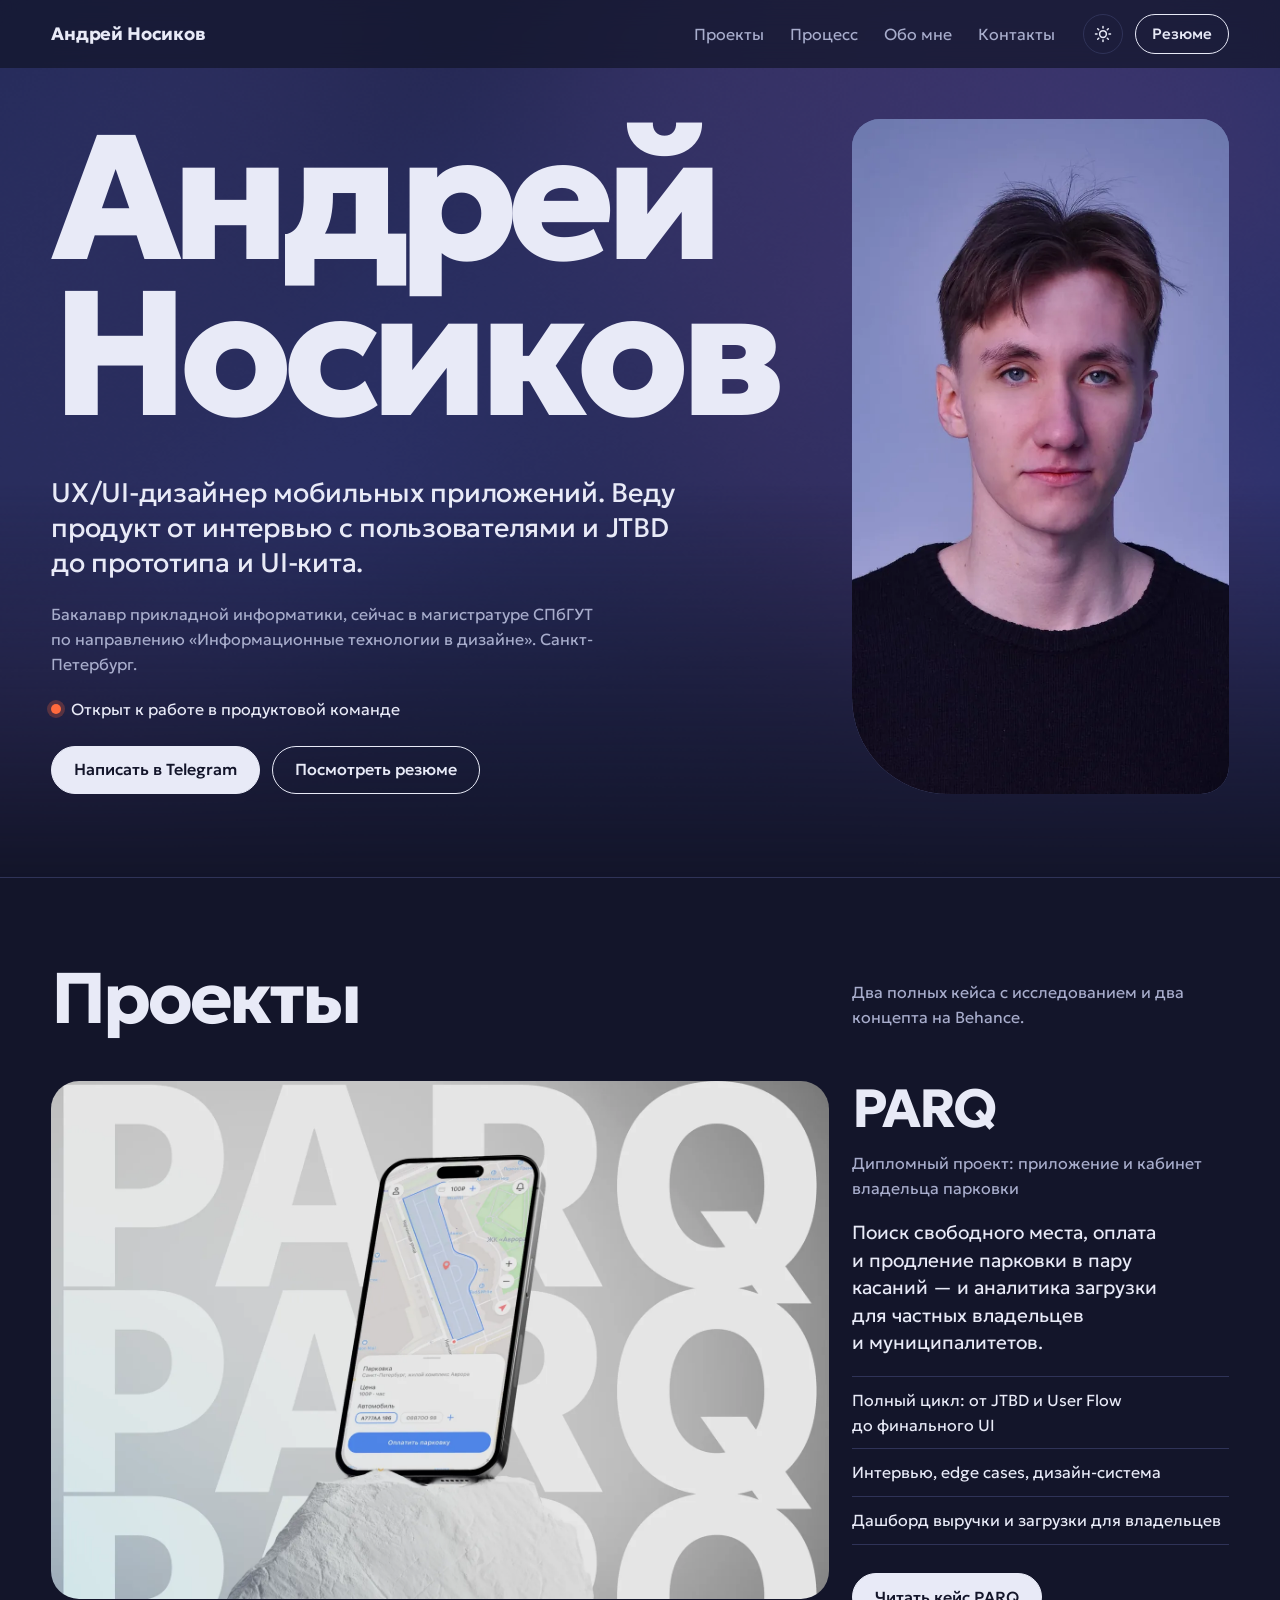
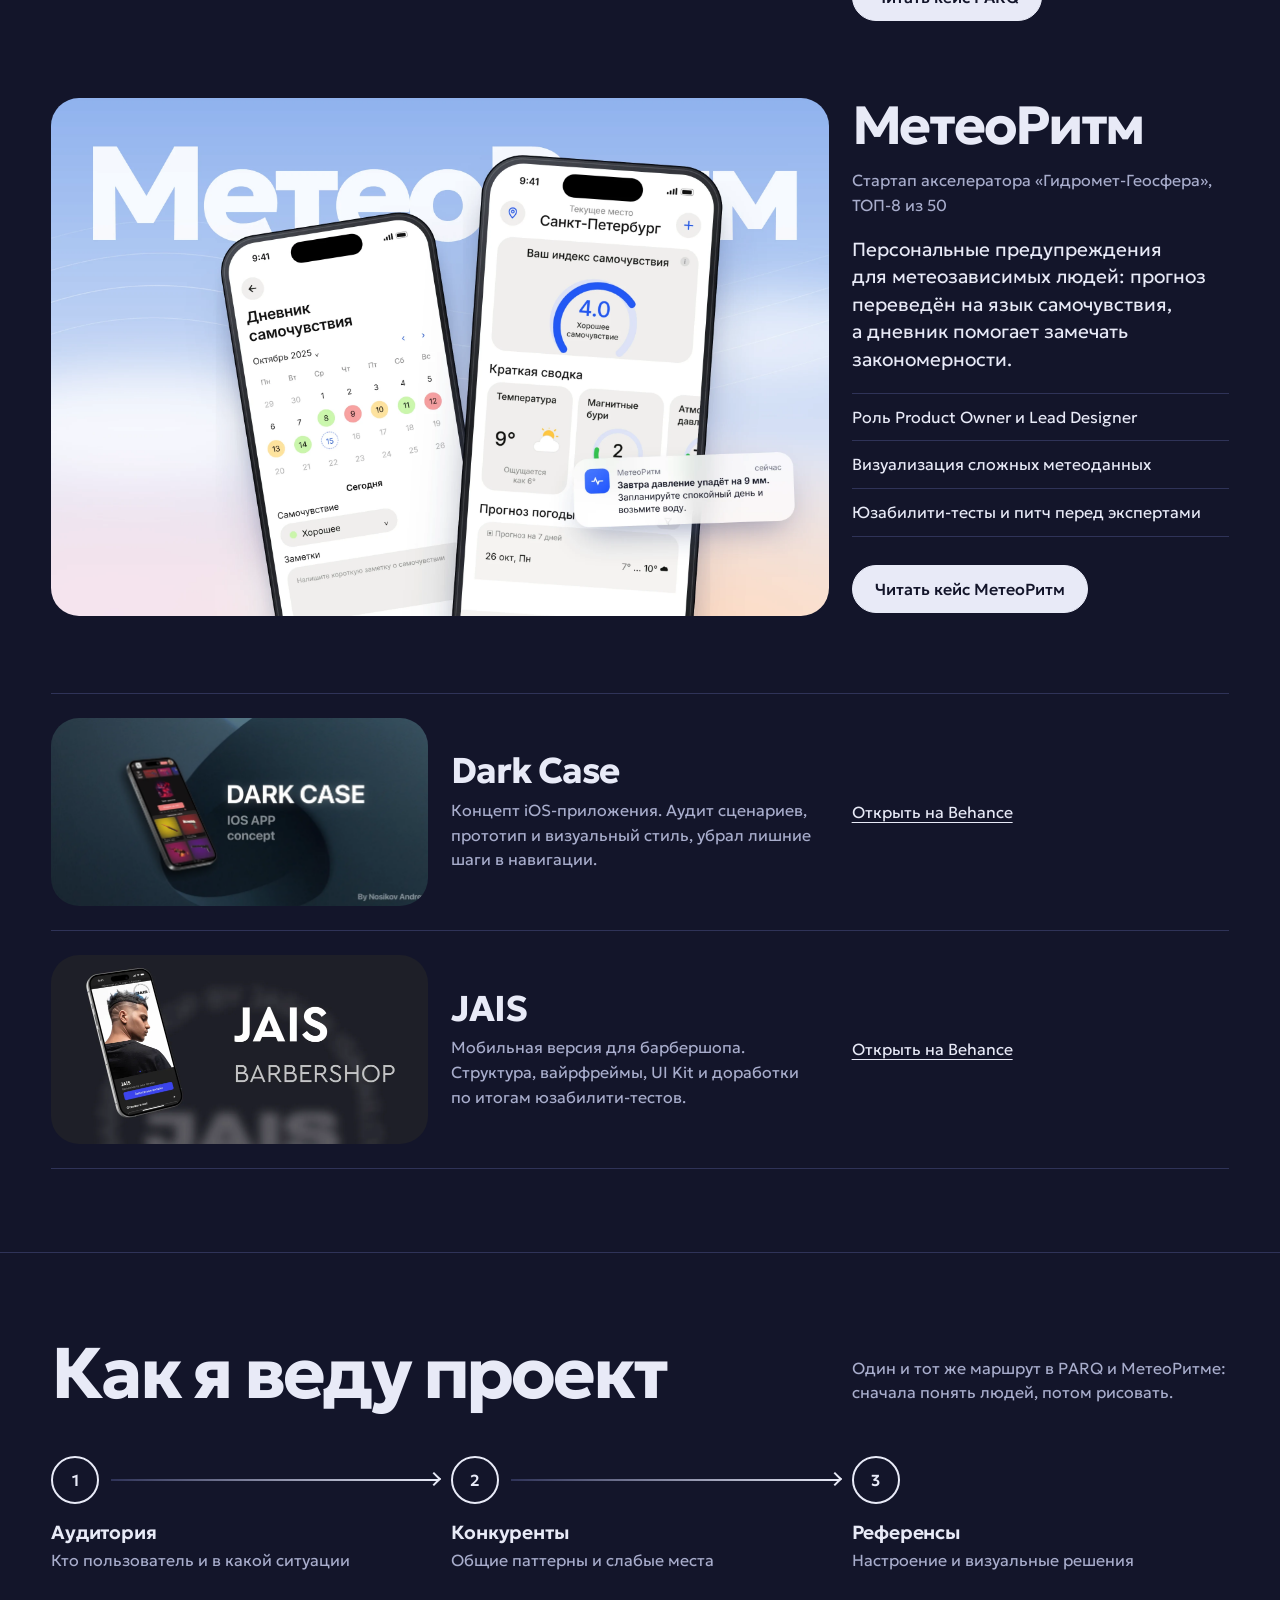
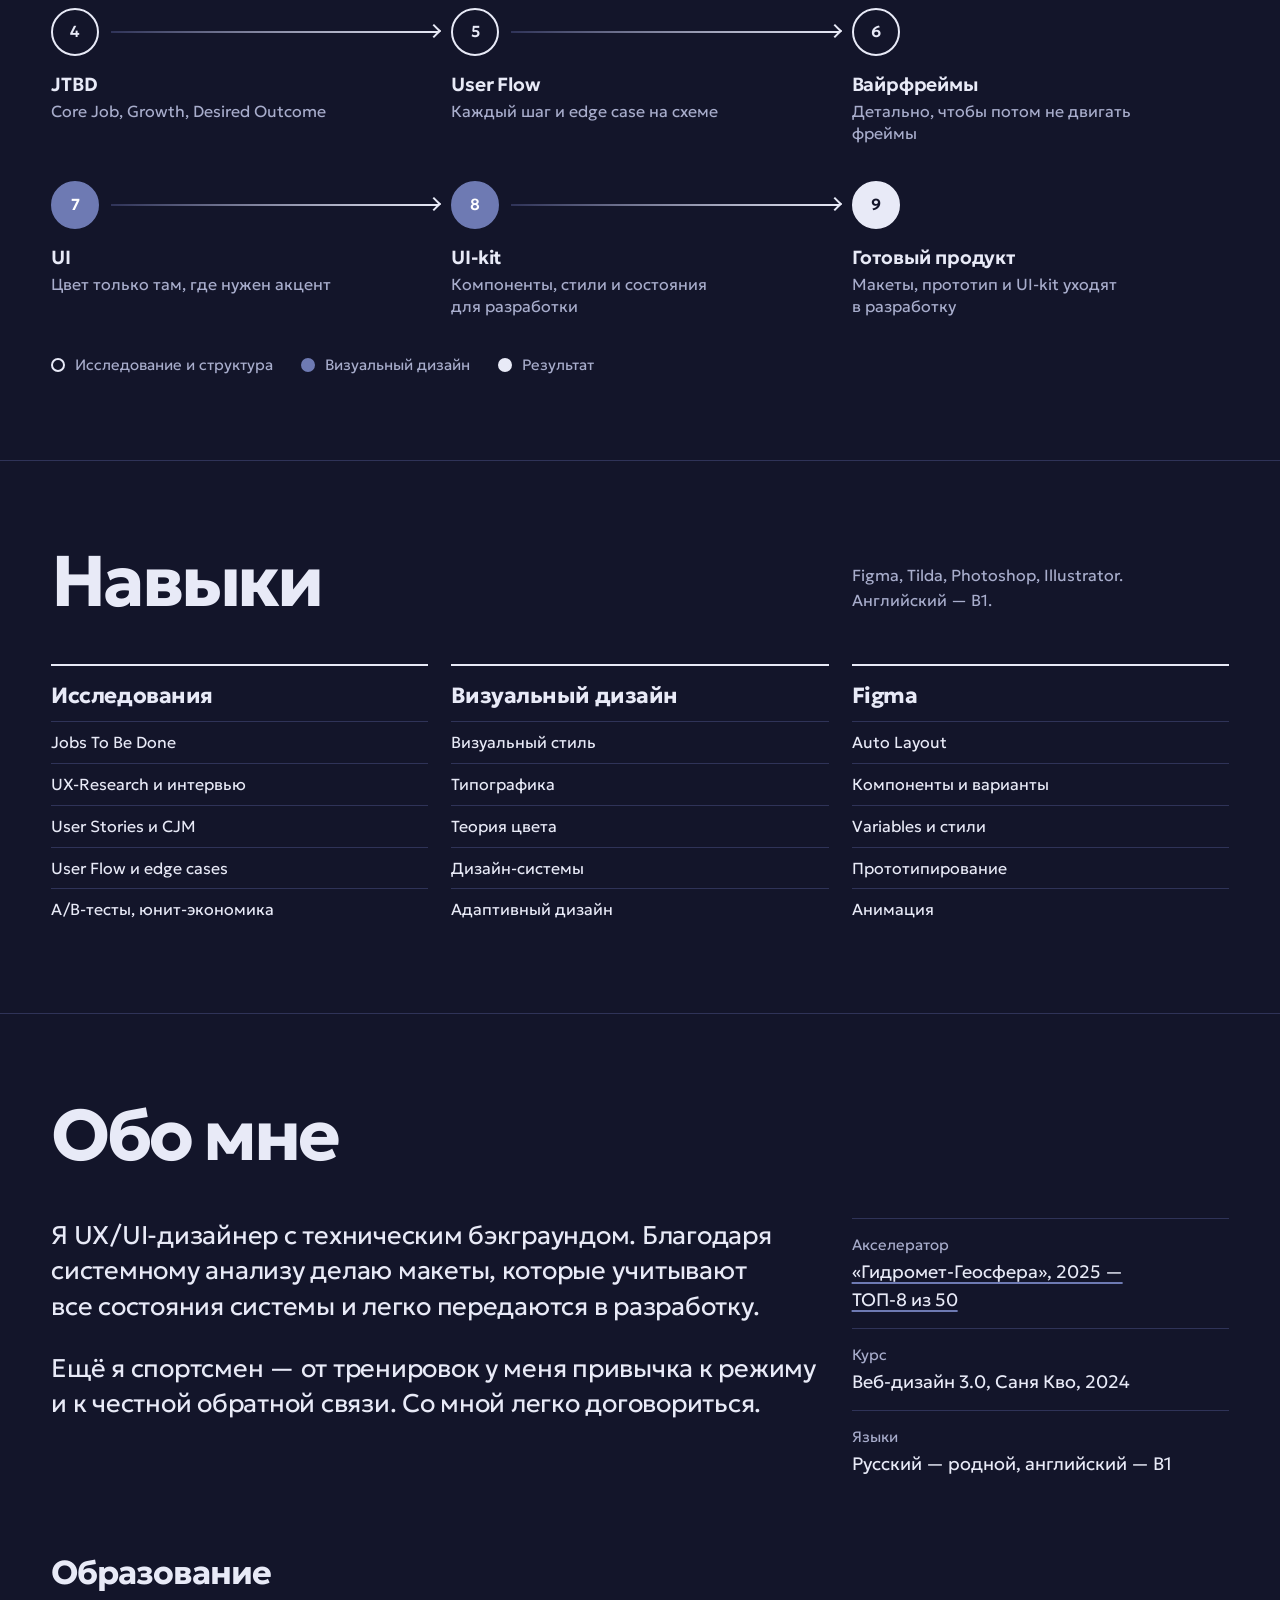
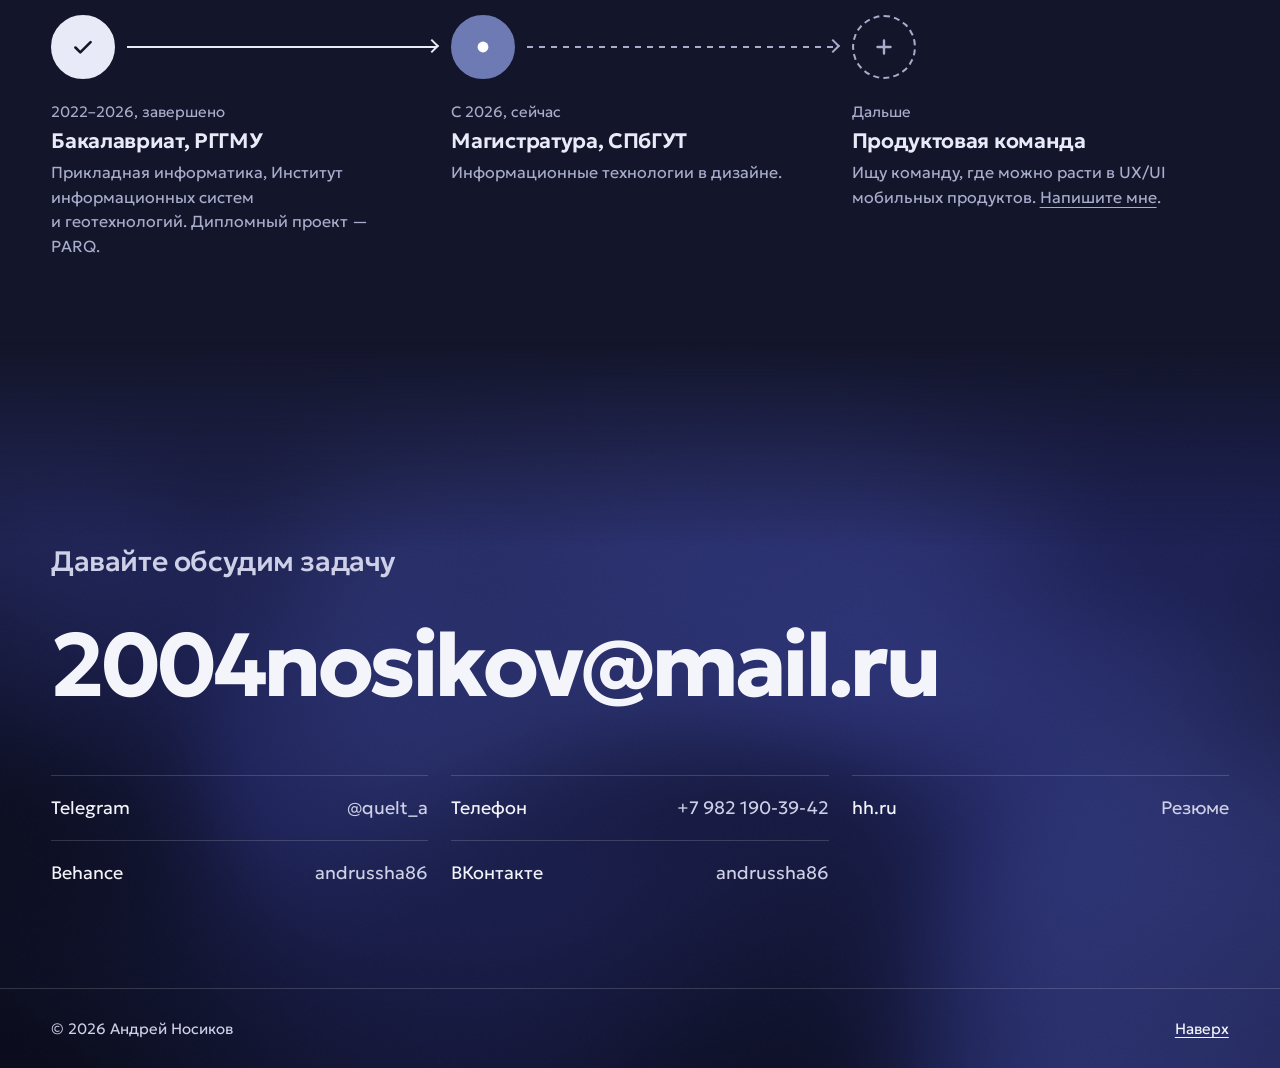
==== commit 9a4c862b: "сайт" ====
--- a/index.html
+++ b/index.html
@@ -74,7 +74,7 @@
       </article>
 
       <article class="case grid">
-        <a class="case__media c-main" href="meteoritm.html" tabindex="-1" aria-hidden="true"><img src="img/cover-meteo.webp" width="1536" height="1024" alt="" loading="lazy"></a>
+        <a class="case__media c-main" href="meteoritm.html" tabindex="-1" aria-hidden="true"><img src="img/cover-meteo.webp" width="2400" height="1600" alt="" loading="lazy"></a>
         <div class="case__body c-side">
           <h3 class="case__title">МетеоРитм</h3>
           <p class="case__kind">Стартап акселератора «Гидромет-Геосфера», ТОП-8 из 50</p>
--- a/style.css
+++ b/style.css
@@ -337,8 +337,38 @@
 .modal--img { width: min(920px, calc(100vw - 2 * var(--gutter))); }
 .modal--img img { width: 100%; border-radius: var(--r-sm); }
 .modal--img p { color: var(--muted); font-size: 16px; margin: 16px 0 0; }
+/* Просмотр картинок кейса крупно */
+main[data-zoom] figure img { cursor: zoom-in; }
+.lightbox {
+  width: 100vw; height: 100dvh; max-width: none; max-height: none; margin: 0; padding: 0; border: 0;
+  background: transparent; color: var(--on-night); overflow: hidden;
+}
+.lightbox::backdrop { background: rgb(8 9 22 / .92); backdrop-filter: blur(6px); }
+.lightbox__stage {
+  position: absolute; inset: 72px var(--gutter) 64px; overflow: auto; overscroll-behavior: contain;
+  display: flex; align-items: center; justify-content: center;
+}
+.lightbox__stage img { max-width: 100%; max-height: 100%; width: auto; height: auto; flex: none; border-radius: var(--r-sm); cursor: zoom-in; }
+.lightbox.is-zoomed .lightbox__stage { display: block; }
+.lightbox.is-zoomed .lightbox__stage img { max-width: none; max-height: none; margin: 0 auto; cursor: zoom-out; }
+.lightbox__cap {
+  position: absolute; left: var(--gutter); right: var(--gutter); bottom: 0; height: 64px; margin: 0; max-width: none;
+  display: flex; align-items: center; justify-content: center; gap: 16px; font-size: 15px; text-align: center;
+}
+.lightbox__cap small { color: var(--on-night-muted); font-size: 14px; font-variant-numeric: tabular-nums; }
+.lightbox .close { position: absolute; border-color: var(--on-night); color: var(--on-night); background: rgb(8 9 22 / .5); }
+.lightbox .close:hover { background: var(--on-night); color: var(--night); }
+.lightbox__close { top: 16px; right: var(--gutter); }
+.lightbox__nav { top: 50%; translate: 0 -50%; width: 48px; height: 48px; }
+.lightbox__prev { left: 12px; }
+.lightbox__next { right: 12px; }
+@media (max-width: 720px) {
+  .lightbox__nav { top: auto; bottom: 8px; translate: none; }
+  .lightbox__cap { padding-inline: 56px; }
+}
 @media (prefers-reduced-motion: no-preference) {
   .modal[open] { animation: pop .28s cubic-bezier(.2,.7,.1,1); }
+  .lightbox[open] .lightbox__stage img { animation: pop .24s cubic-bezier(.2,.7,.1,1); }
   @keyframes pop { from { opacity: 0; transform: translateY(16px) scale(.98); } }
 }
 
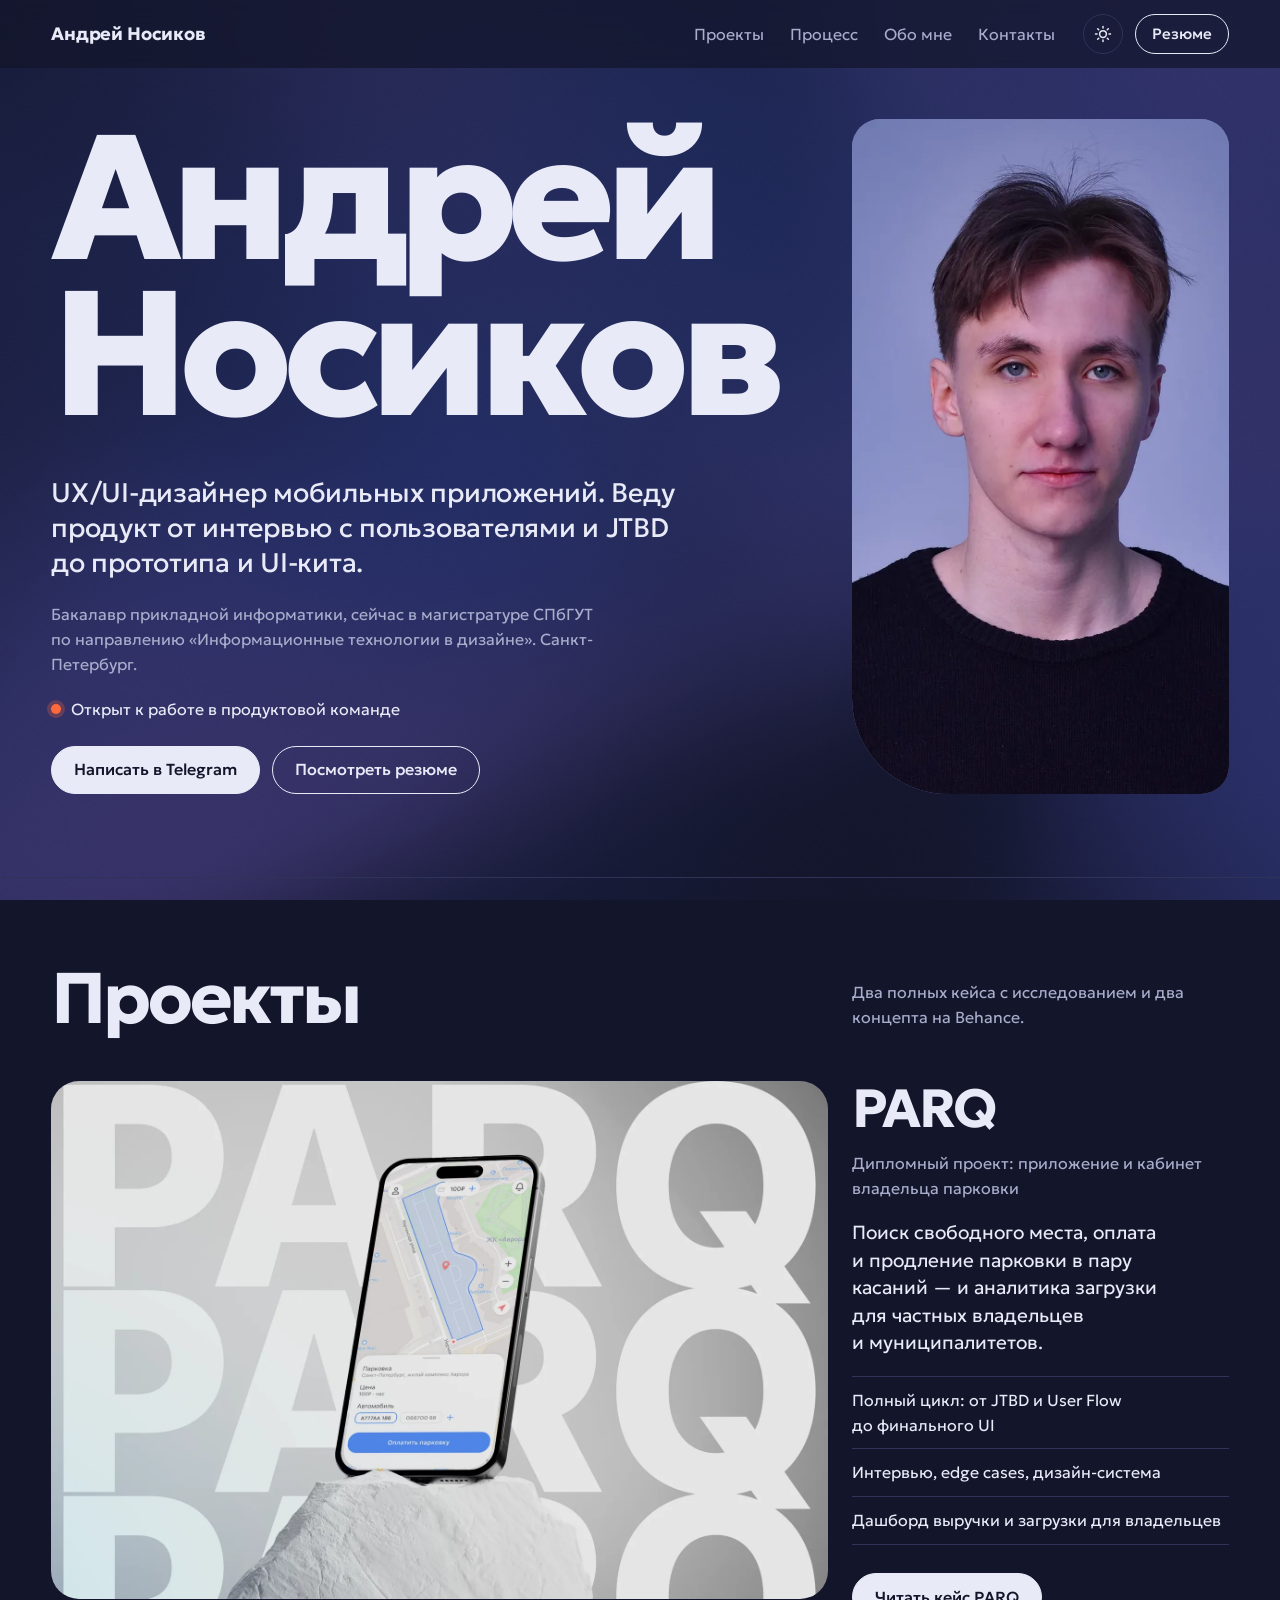
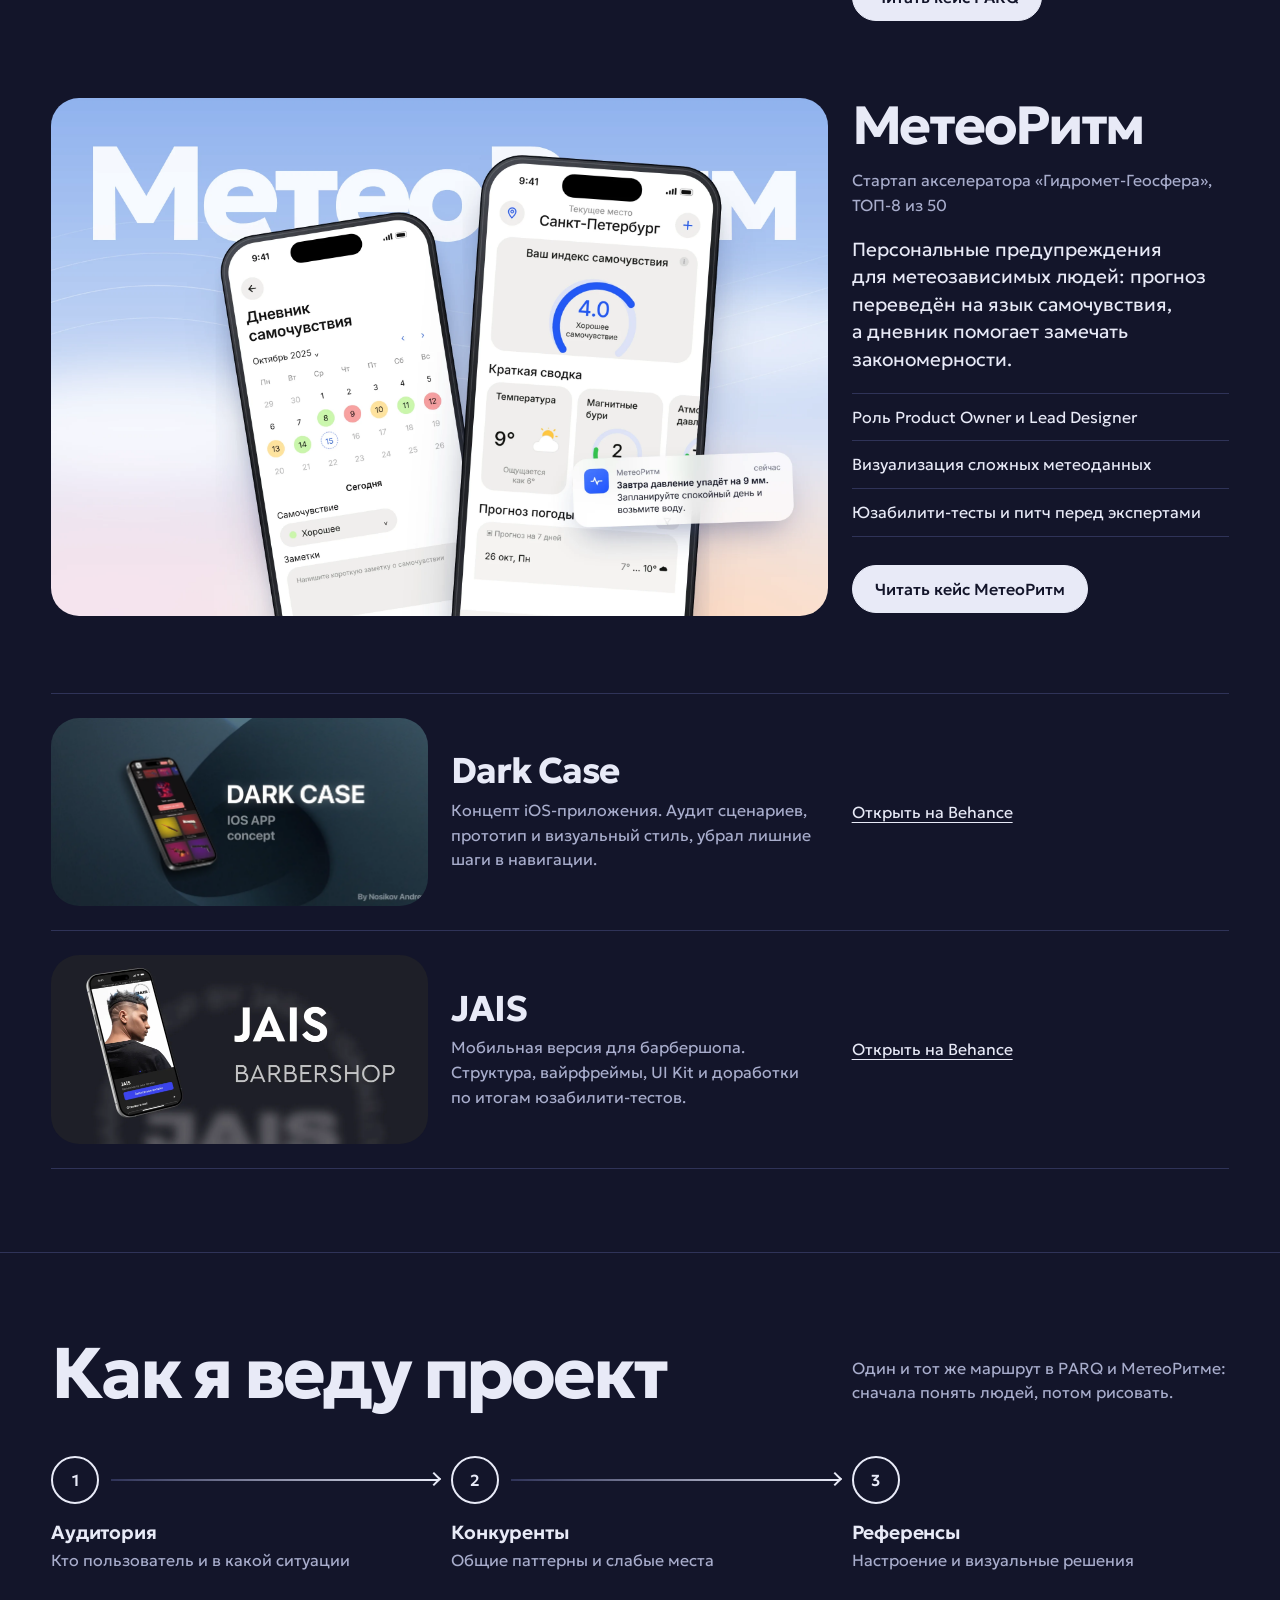
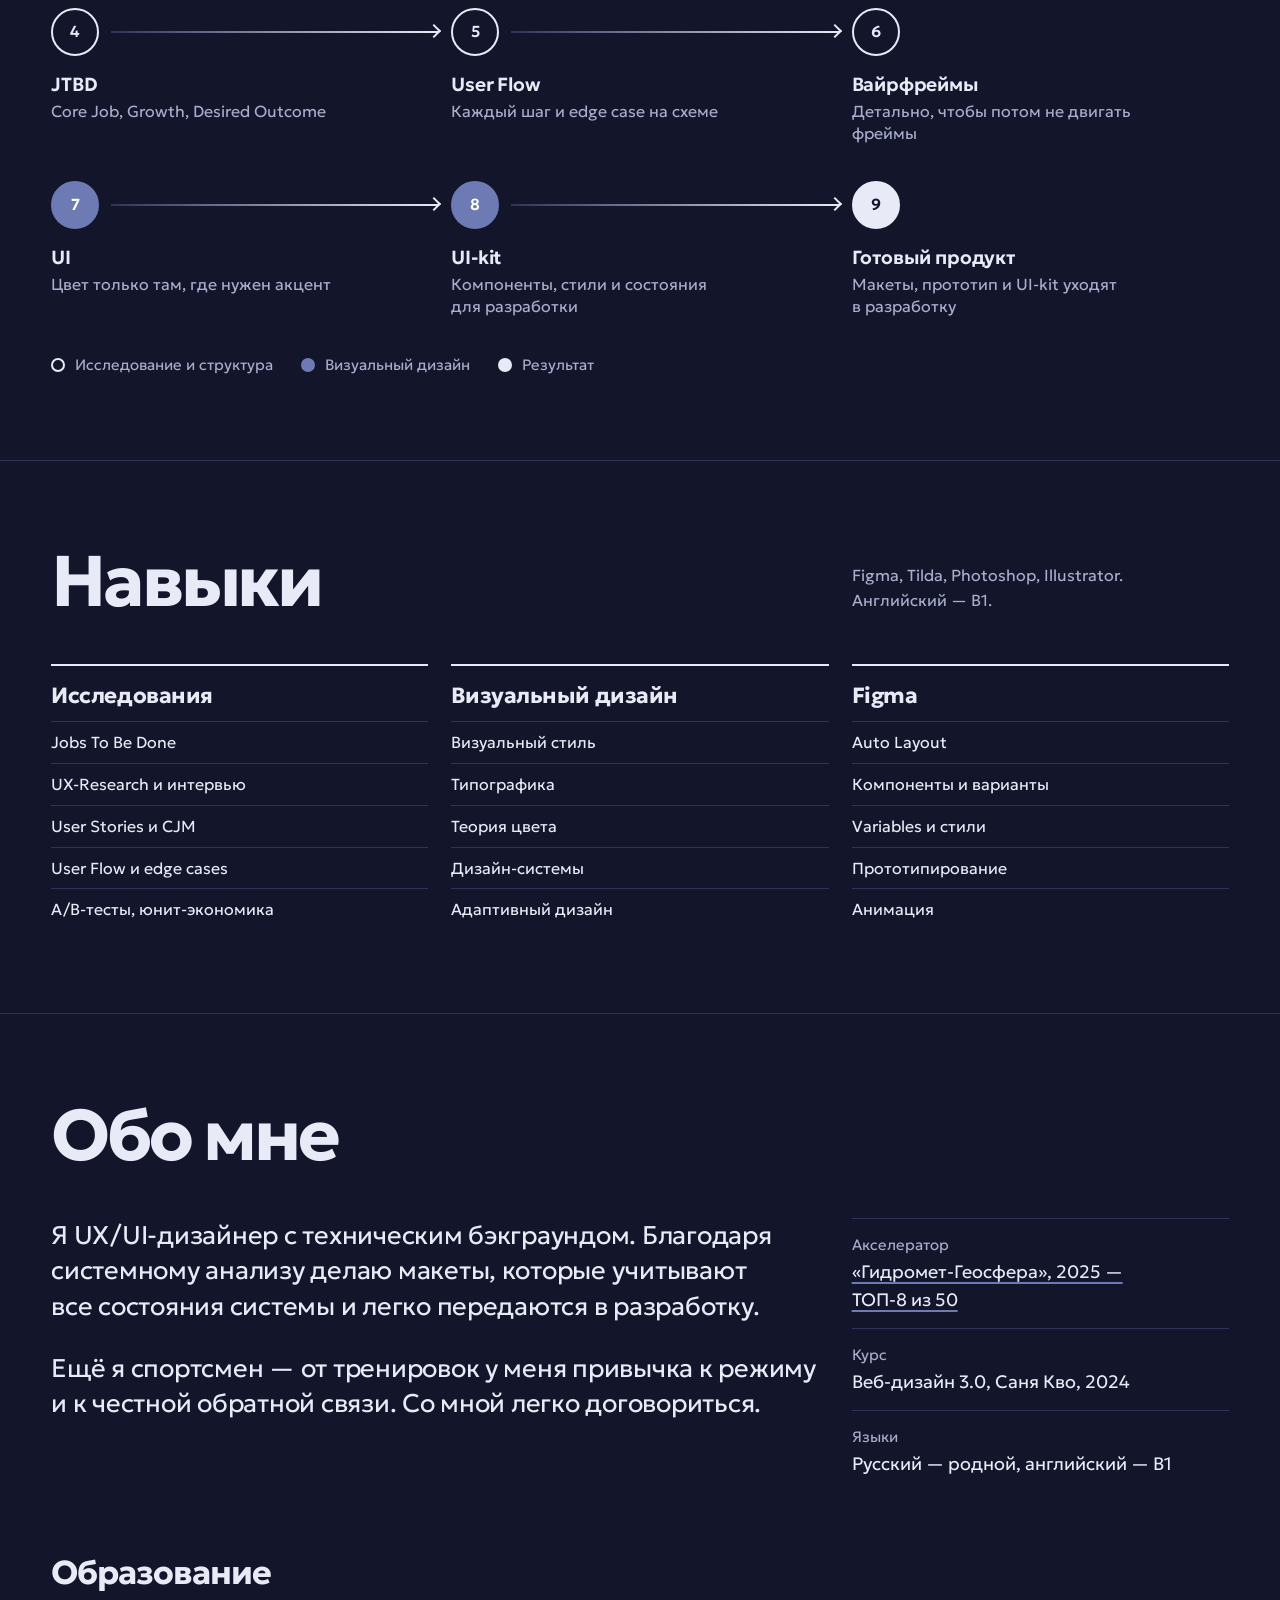
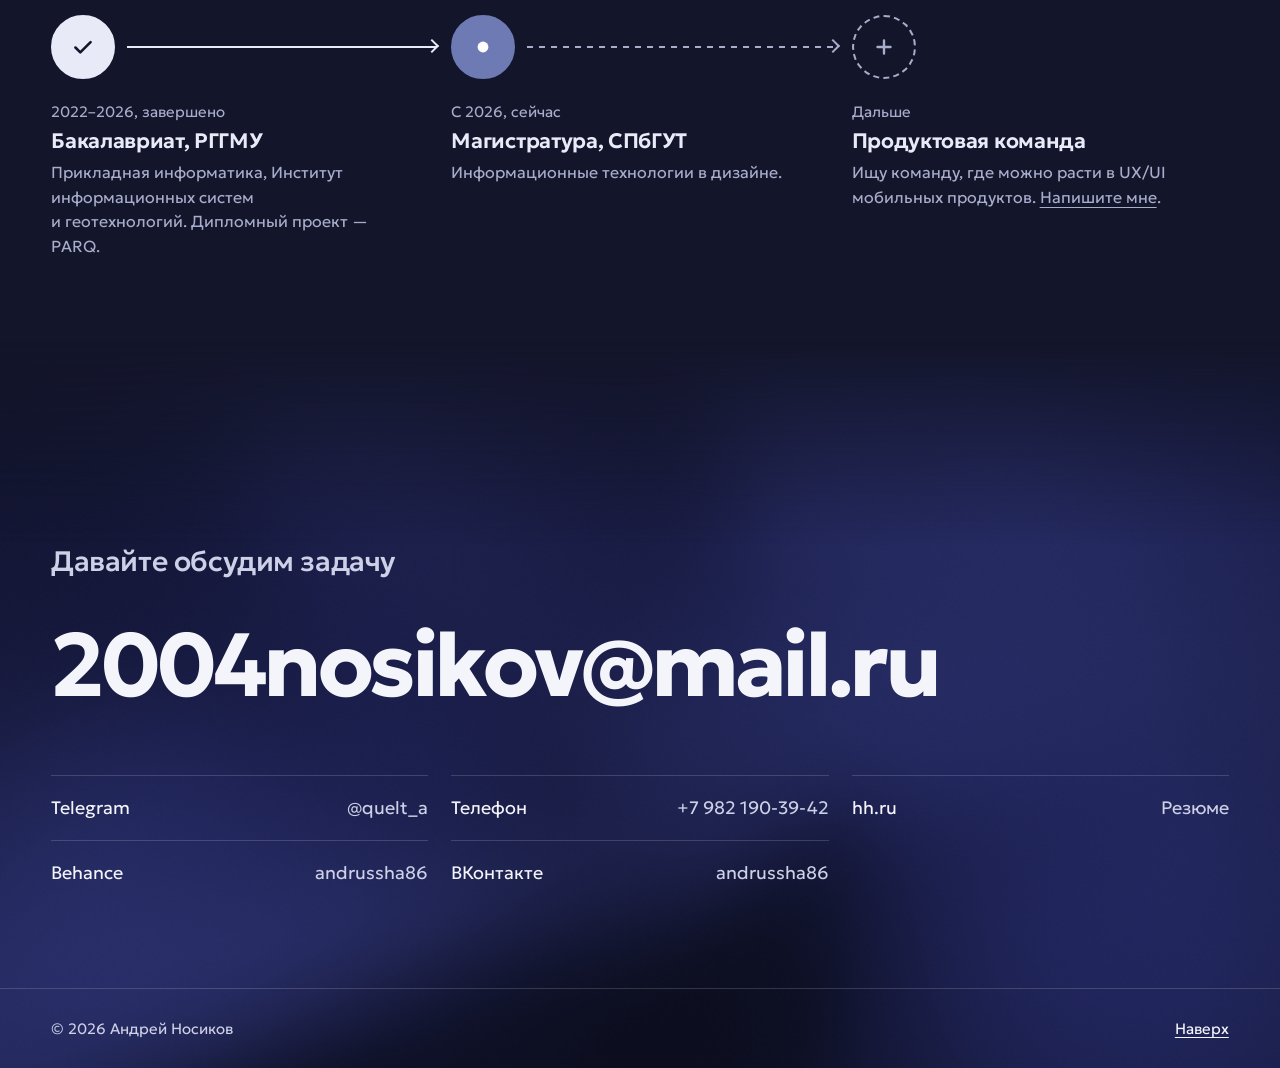
==== commit 05122898: "minor update" ====
--- a/index.html
+++ b/index.html
@@ -12,8 +12,10 @@
 <link rel="stylesheet" href="style.css">
 <script src="site.js" defer></script>
 <script type="module" src="gradient.js"></script>
+<script src="motion.js" defer></script>
 </head>
 <body>
+<div class="sg sg--hero sg--page" data-gradient="hero" aria-hidden="true"></div>
 <a class="skip" href="#main">К содержанию</a>
 
 <header class="top">
@@ -35,7 +37,6 @@
 
 <main id="main">
   <section class="hero" aria-labelledby="name">
-    <div class="sg sg--hero" data-gradient="hero" aria-hidden="true"></div>
     <div class="wrap grid">
       <h1 class="hero__name c-main" id="name"><span>Андрей</span><span>Носиков</span></h1>
       <div class="hero__photo c-side"><img src="img/portrait.webp" width="1100" height="1100" alt="Андрей Носиков, портрет"></div>
--- a/style.css
+++ b/style.css
@@ -25,7 +25,9 @@
   --space: clamp(48px, 6.5vw, 96px);   /* вертикальный ритм между блоками */
   --header: 68px;
   --r-lg: 28px;
+  --r-md: 20px;
   --r-sm: 12px;
+  --sheet: #f3f6fd;     /* светлый лист под схемами — цвет рамок из Figma */
   color-scheme: dark;
 }
 :root[data-theme="light"] {
@@ -154,6 +156,36 @@
     var(--paper);
 }
 
+/* Главная: тот же градиент, но на всю страницу — закреплён за окном, секции прозрачные */
+.sg--page { position: fixed; z-index: -1; -webkit-mask-image: none; mask-image: none; }
+
+/* ─── Движение на главной (motion.js; класс js-motion ставится только там и только без reduced-motion) ─── */
+.js-motion [data-reveal] {
+  opacity: 0; transform: translateY(28px);
+  transition: opacity .8s cubic-bezier(.2,.7,.1,1), transform .8s cubic-bezier(.2,.7,.1,1);
+  transition-delay: calc(var(--i, 0) * 80ms);
+}
+.js-motion [data-reveal].is-in { opacity: 1; transform: none; }
+/* обложки кейсов наклоняются за курсором, по ним скользит блик */
+.js-motion .case > .case__media {
+  position: relative; transform: perspective(1000px) rotateX(var(--rx, 0deg)) rotateY(var(--ry, 0deg));
+  transition: transform .3s ease-out; will-change: transform;
+}
+.js-motion .case > .case__media::after {
+  content: ""; position: absolute; inset: 0; pointer-events: none; opacity: 0; transition: opacity .3s;
+  background: radial-gradient(45% 55% at var(--gx, 50%) var(--gy, 50%), rgb(255 255 255 / .22), transparent 70%);
+}
+.js-motion .case > .case__media:hover::after { opacity: 1; }
+/* портрет чуть смещается за курсором */
+.js-motion .hero__photo img { transform: translate(var(--px, 0px), var(--py, 0px)) scale(1.06); transition: transform .5s ease-out; }
+/* строки малых проектов и навыков отзываются на наведение */
+.js-motion .minor__item .case__media { transition: transform .4s cubic-bezier(.2,.7,.1,1); }
+.js-motion .minor__item:hover .case__media { transform: translateX(8px); }
+.js-motion .skills li { transition: padding-left .25s ease-out, color .25s; }
+.js-motion .skills li:hover { padding-left: 10px; color: var(--dusk); }
+.js-motion .flow li::before { transition: transform .3s cubic-bezier(.2,.7,.1,1), background-color .3s, color .3s; }
+.js-motion .flow li:hover::before { transform: scale(1.12); background: var(--ink); color: var(--paper); }
+
 /* ─── Sections ───────────────────────────────────────────── */
 .section { padding-block: var(--space); border-top: 1px solid var(--line); }
 .section__head { align-items: end; row-gap: 12px; margin-bottom: clamp(28px, 3.5vw, 48px); }
@@ -291,25 +323,73 @@
 .pair h3 { font-size: 24px; margin-bottom: 12px; letter-spacing: -0.02em; }
 .pair p { font-size: 17px; }
 .fig { margin: clamp(28px, 3.5vw, 48px) 0 0; }
-.fig img { border-radius: var(--r-sm); background: var(--surface); width: 100%; }
+.fig img { border-radius: var(--r-md); width: 100%; transition: box-shadow .2s; }
 .fig figcaption { color: var(--muted); font-size: 15px; margin-top: 12px; }
-.fig--dark img { background: #000; }
-
-/* Лента экранов: левый край совпадает с сеткой */
+main[data-zoom] .fig img:hover { box-shadow: 0 0 0 2px var(--dusk); }
+/* Схемы (JTBD, User Flow, UI-kit) — светлый лист со своим скруглением.
+   Прозрачные схемы (UI-kit, User Flow МетеоРитма) — ещё и с полями. */
+.fig--sheet img, .lightbox.is-sheet .lightbox__stage img { background: var(--sheet); }
+.fig--pad img, .lightbox.is-pad .lightbox__stage img { padding: clamp(12px, 2.4vw, 32px); }
+:root[data-theme="light"] .fig--sheet img { box-shadow: 0 0 0 1px var(--line); }
+:root[data-theme="light"] main[data-zoom] .fig--sheet img:hover { box-shadow: 0 0 0 2px var(--dusk); }
+
+/* Desired Outcome: три колонки — три этапа, как на схеме CFJ */
+.outcomes { margin-top: clamp(24px, 3vw, 36px); row-gap: 40px; align-items: start; }
+.outcomes__stage { border-top: 2px solid var(--ink); padding-top: 16px; }
+.outcomes__title { display: flex; align-items: baseline; gap: 12px; font-size: 21px; font-weight: 600; letter-spacing: -0.015em; line-height: 1.2; margin: 0; }
+.outcomes__title span { color: var(--muted); font-size: 15px; font-weight: 500; letter-spacing: 0; font-variant-numeric: tabular-nums; }
+.outcomes .fig { margin-top: 20px; }
+.outcomes .fig figcaption { font-size: 14px; margin-top: 8px; }
+
+/* плашка «ещё N» под сеткой: остальные картинки открываются в просмотре */
+.more {
+  display: flex; align-items: center; justify-content: space-between; gap: 16px 32px; flex-wrap: wrap;
+  margin-top: clamp(24px, 3vw, 36px); padding: clamp(18px, 2vw, 24px) clamp(20px, 2.4vw, 32px);
+  background: var(--dusk-soft); border-radius: var(--r-md);
+}
+.more p { margin: 0; font-size: 17px; max-width: 60ch; color: var(--muted); }
+.more b { color: var(--ink); font-weight: 600; }
+
+/* Лента экранов: всегда в плашке, поля одинаковые со всех сторон.
+   Если экраны помещаются — стоят по центру, если нет — листаются (стрелки добавляет site.js). */
+.stage { --pad: clamp(24px, 3vw, 40px); position: relative; background: var(--dusk-soft); border-radius: var(--r-lg); margin-top: clamp(28px, 3.5vw, 48px); overflow: hidden; }
 .screens {
-  display: flex; gap: var(--gap); overflow-x: auto; scroll-snap-type: x mandatory; overscroll-behavior-x: contain;
-  padding: 8px max(var(--gutter), calc((100vw - var(--max)) / 2 + var(--gutter))) 20px;
-  scroll-padding-inline: max(var(--gutter), calc((100vw - var(--max)) / 2 + var(--gutter)));
-  margin: clamp(28px, 3.5vw, 48px) 0 0;
-  scrollbar-width: thin; scrollbar-color: var(--dusk) transparent;
-}
-.screens figure { flex: 0 0 auto; width: clamp(200px, 21vw, 280px); margin: 0; scroll-snap-align: start; }
+  display: flex; justify-content: safe center; gap: var(--gap);
+  overflow-x: auto; scroll-snap-type: x mandatory; overscroll-behavior-x: contain; scrollbar-width: none;
+  padding: var(--pad); scroll-padding-inline: var(--pad);
+}
+.screens::-webkit-scrollbar { display: none; }
+.screens:focus-visible { outline-offset: -3px; border-radius: var(--r-lg); }
+.screens figure { flex: 0 0 auto; width: clamp(200px, 19vw, 256px); margin: 0; scroll-snap-align: start; }
 .screens img { width: 100%; }
-.screens figcaption { color: var(--muted); font-size: 14px; margin-top: 10px; }
-.stage { background: var(--dusk-soft); border-radius: var(--r-lg); margin-top: clamp(28px, 3.5vw, 48px); padding-block: 32px 12px; }
-.stage .screens { margin: 0; padding-inline: 32px; scroll-padding-inline: 32px; }
+.screens figcaption { color: var(--muted); font-size: 14px; margin-top: 12px; text-align: center; }
+/* мягкие края вместо обрезанного телефона: лента растворяется в плашке */
+.screens {
+  --fl: 0px; --fr: 0px;
+  -webkit-mask-image: linear-gradient(90deg, transparent, #000 var(--fl), #000 calc(100% - var(--fr)), transparent);
+          mask-image: linear-gradient(90deg, transparent, #000 var(--fl), #000 calc(100% - var(--fr)), transparent);
+}
+.stage.can-prev .screens { --fl: 72px; }
+.stage.can-next .screens { --fr: 72px; }
+.stage__btn {
+  position: absolute; top: calc(50% - 22px); z-index: 2; width: 44px; height: 44px; border-radius: 50%;
+  display: grid; place-items: center; cursor: pointer; color: var(--ink);
+  background: color-mix(in srgb, var(--paper) 82%, transparent); border: 1.5px solid var(--line);
+  backdrop-filter: blur(6px); -webkit-backdrop-filter: blur(6px);
+  transition: opacity .2s, background-color .2s, color .2s, border-color .2s;
+}
+.stage__btn:hover { background: var(--ink); border-color: var(--ink); color: var(--paper); }
+.stage__btn:disabled { opacity: 0; pointer-events: none; }
+.stage__btn[hidden], .stage__bar[hidden] { display: none; }
+.stage__btn svg { width: 16px; height: 16px; }
+.stage__prev { left: 12px; }
+.stage__next { right: 12px; }
+/* полоса прогресса вместо системного скроллбара */
+.stage__bar { position: absolute; left: var(--pad); right: var(--pad); bottom: 14px; height: 3px; border-radius: 3px; background: color-mix(in srgb, var(--ink) 12%, transparent); }
+.stage__bar i { display: block; height: 100%; border-radius: inherit; background: var(--dusk); }
+.cs-lead { padding-bottom: var(--space); }   /* лента сразу под обложкой, до первого блока */
 .sub { font-size: clamp(24px, 2.4vw, 34px); letter-spacing: -0.03em; margin: clamp(40px, 5vw, 64px) 0 0; }
-.hint { color: var(--muted); font-size: 15px; margin: 10px 0 0; }
+.wrap:has(> .sub) + .wrap > .stage { margin-top: clamp(20px, 2.4vw, 28px); }
 
 .next { display: block; text-decoration: none; padding-block: var(--space); border-top: 1px solid var(--line); }
 .next small { display: block; color: var(--muted); font-size: 16px; margin-bottom: 8px; }
@@ -416,11 +496,16 @@
   .edu li:not(:last-child)::before { top: auto; bottom: 8px; left: 27px; right: auto; transform: rotate(45deg); }
   .edu li.is-now::after { background: repeating-linear-gradient(180deg, var(--muted) 0 6px, transparent 6px 12px); }
   .pair { grid-template-columns: 1fr; }
-  .stage { border-radius: 0; margin-inline: calc(-1 * var(--gutter)); }
-  .stage .screens { padding-inline: var(--gutter); scroll-padding-inline: var(--gutter); }
+  .stage { --pad: var(--gutter); border-radius: 0; margin-inline: calc(-1 * var(--gutter)); }
+  .stage .screens { padding-block: 24px 36px; }
+  .outcomes { row-gap: 32px; }
   .minor__item { padding-block: 28px; }
 }
+@media (hover: none) {
+  .stage__btn { display: none; }   /* на телефоне ленту листают пальцем */
+}
 @media (max-width: 560px) {
+  .screens figure { width: min(240px, 64vw); }
   body { font-size: 17px; }
   .thirds { grid-template-columns: 1fr; }
   .skills, .links { row-gap: 0; }
